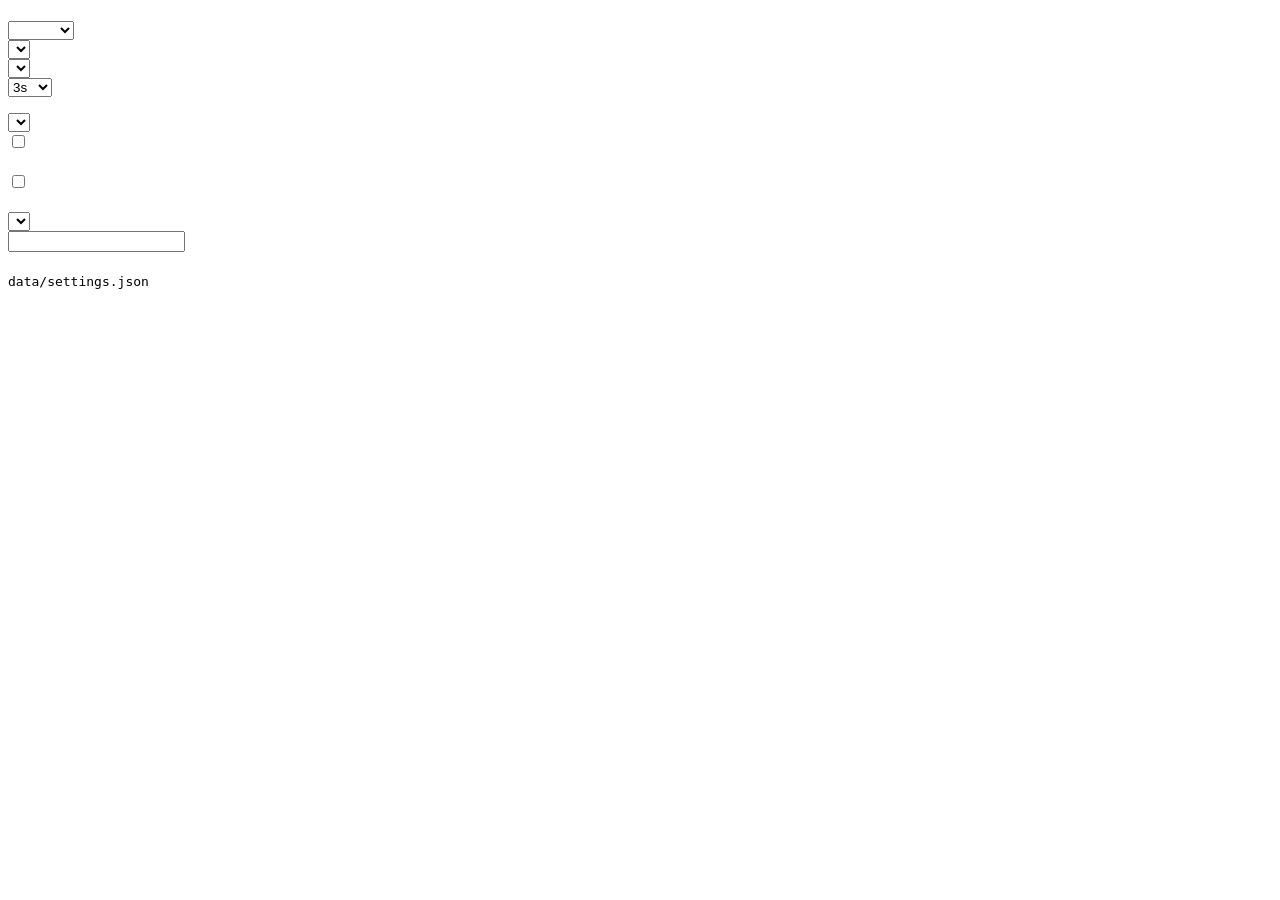
==== frontend/settings.html @ 71f7b381 "Grok Collab Room: a local office view of your Grok Bot team Reads Grok Bot's local cache (read-only," ====
<!DOCTYPE html>
<html lang="zh-CN">
<head>
  <meta charset="utf-8">
  <meta name="viewport" content="width=device-width, initial-scale=1">
  <title>Settings · Grok Collab Room</title>
  <link rel="icon" href="/favicon.svg" type="image/svg+xml">
  <link rel="stylesheet" href="/css/app.css">
</head>
<body class="settings-page">
  <header class="top">
    <a class="brand" href="/">
      <span class="brand-mascot" id="brand-mascot"></span>
      <div><h1 data-i18n="settings.title"></h1><p data-i18n="settings.tagline"></p></div>
    </a>
    <div class="top-tools">
      <span class="saved" id="saved" role="status" aria-live="polite"></span>
      <a class="primary-btn" href="/" data-i18n="settings.back"></a>
    </div>
  </header>

  <main class="settings-layout">
    <nav class="settings-nav card" data-i18n-aria="settings.title">
      <a href="#general" data-i18n="set.general"></a>
      <a href="#privacy" data-i18n="set.privacy"></a>
      <a href="#data" data-i18n="set.data"></a>
      <a href="#rooms" data-i18n="set.rooms"></a>
      <a href="#bots" data-i18n="set.bots"></a>
      <a href="#about" data-i18n="set.about"></a>
    </nav>

    <div class="settings-body">
      <section class="card set-section" id="general">
        <h2 data-i18n="set.general"></h2>
        <div class="field"><label for="language" data-i18n="set.language"></label>
          <select id="language" data-setting="language"><option value="auto" data-i18n="opt.auto"></option><option value="zh">中文</option><option value="en">English</option></select></div>
        <div class="field"><label for="themeSel" data-i18n="set.theme"></label>
          <select id="themeSel" data-setting="theme"><option value="auto" data-i18n="opt.system"></option><option value="light" data-i18n="opt.light"></option><option value="dark" data-i18n="opt.dark"></option></select></div>
        <div class="field"><label for="hoursSel" data-i18n="set.hours"></label>
          <select id="hoursSel" data-setting="hours" data-number><option value="24" data-i18n="window.24"></option><option value="168" data-i18n="window.168"></option><option value="720" data-i18n="window.720"></option></select></div>
        <div class="field"><label for="refreshSel" data-i18n="set.refresh"></label>
          <select id="refreshSel" data-setting="refreshSeconds" data-number><option value="3">3s</option><option value="5">5s</option><option value="10">10s</option><option value="30">30s</option></select>
          <p class="hint" data-i18n="set.refreshHint"></p></div>
        <div class="field"><label for="motionSel" data-i18n="set.motion"></label>
          <select id="motionSel" data-setting="motion"><option value="full" data-i18n="opt.motionFull"></option><option value="calm" data-i18n="opt.motionCalm"></option><option value="off" data-i18n="opt.motionOff"></option></select></div>
        <div class="field row"><label class="switch"><input type="checkbox" data-setting="ambient"><span></span><b data-i18n="set.ambient"></b></label>
          <p class="hint" data-i18n="set.ambientHint"></p></div>
      </section>

      <section class="card set-section" id="privacy">
        <h2 data-i18n="set.privacy"></h2>
        <div class="field row"><label class="switch"><input type="checkbox" data-setting="privacy"><span></span><b data-i18n="set.privacyMode"></b></label>
          <p class="hint" data-i18n="set.privacyHint"></p></div>
        <p class="hint" data-i18n="set.localOnly"></p>
      </section>

      <section class="card set-section" id="data">
        <h2 data-i18n="set.data"></h2>
        <div class="field"><label for="sourceSel" data-i18n="set.source"></label>
          <select id="sourceSel" data-setting="dataSource"><option value="auto" data-i18n="opt.sourceAuto"></option><option value="grok" data-i18n="opt.sourceGrok"></option><option value="demo" data-i18n="opt.sourceDemo"></option></select></div>
        <div class="field"><label for="supportDir" data-i18n="set.folder"></label>
          <input id="supportDir" data-setting="supportDir" type="text" spellcheck="false" autocomplete="off">
          <p class="hint" data-i18n="set.folderHint"></p></div>
        <p class="status-line" id="source-status"></p>
      </section>

      <section class="card set-section" id="rooms">
        <h2 data-i18n="set.rooms"></h2>
        <p class="hint" data-i18n="set.roomsHint"></p>
        <ol class="room-list" id="room-list"></ol>
      </section>

      <section class="card set-section" id="bots">
        <h2 data-i18n="set.bots"></h2>
        <p class="hint" data-i18n="set.botsHint"></p>
        <div class="bot-picker" id="bot-picker"></div>
        <div class="studio-editor" id="editor" hidden>
          <div class="editor-preview">
            <div class="preview-stage" id="preview"></div>
            <div class="preview-states" role="group" data-i18n-aria="set.previewState">
              <button type="button" data-preview="idle" aria-pressed="true" data-i18n="state.idle"></button>
              <button type="button" data-preview="executing" aria-pressed="false" data-i18n="state.executing"></button>
              <button type="button" data-preview="researching" aria-pressed="false" data-i18n="state.researching"></button>
              <button type="button" data-preview="syncing" aria-pressed="false" data-i18n="state.syncing"></button>
              <button type="button" data-preview="error" aria-pressed="false" data-i18n="state.error"></button>
            </div>
            <div class="field"><label for="alias" data-i18n="set.alias"></label><input id="alias" type="text" maxlength="40" autocomplete="off"></div>
            <div class="field row"><label class="switch"><input type="checkbox" id="botHidden"><span></span><b data-i18n="set.hideBot"></b></label></div>
            <div class="editor-actions">
              <button type="button" id="randomize">🎲 <span data-i18n="set.random"></span></button>
              <button type="button" id="resetLook">↺ <span data-i18n="set.reset"></span></button>
            </div>
          </div>
          <div class="editor-parts">
            <div class="tabs part-tabs" role="tablist" id="part-tabs"></div>
            <div class="part-grid" id="part-grid"></div>
          </div>
        </div>
      </section>

      <section class="card set-section" id="about">
        <h2 data-i18n="set.about"></h2>
        <p data-i18n="about.what"></p>
        <p class="hint" data-i18n="about.data"></p>
        <p class="hint"><span data-i18n="about.file"></span> <code>data/settings.json</code></p>
        <p class="hint" data-i18n="about.license"></p>
      </section>
    </div>
  </main>

  <div class="tooltip" id="tooltip" role="tooltip" hidden></div>
  <script src="/js/i18n.js"></script>
  <script src="/js/avatars.js"></script>
  <script src="/js/common.js"></script>
  <script src="/js/settings.js"></script>
</body>
</html>
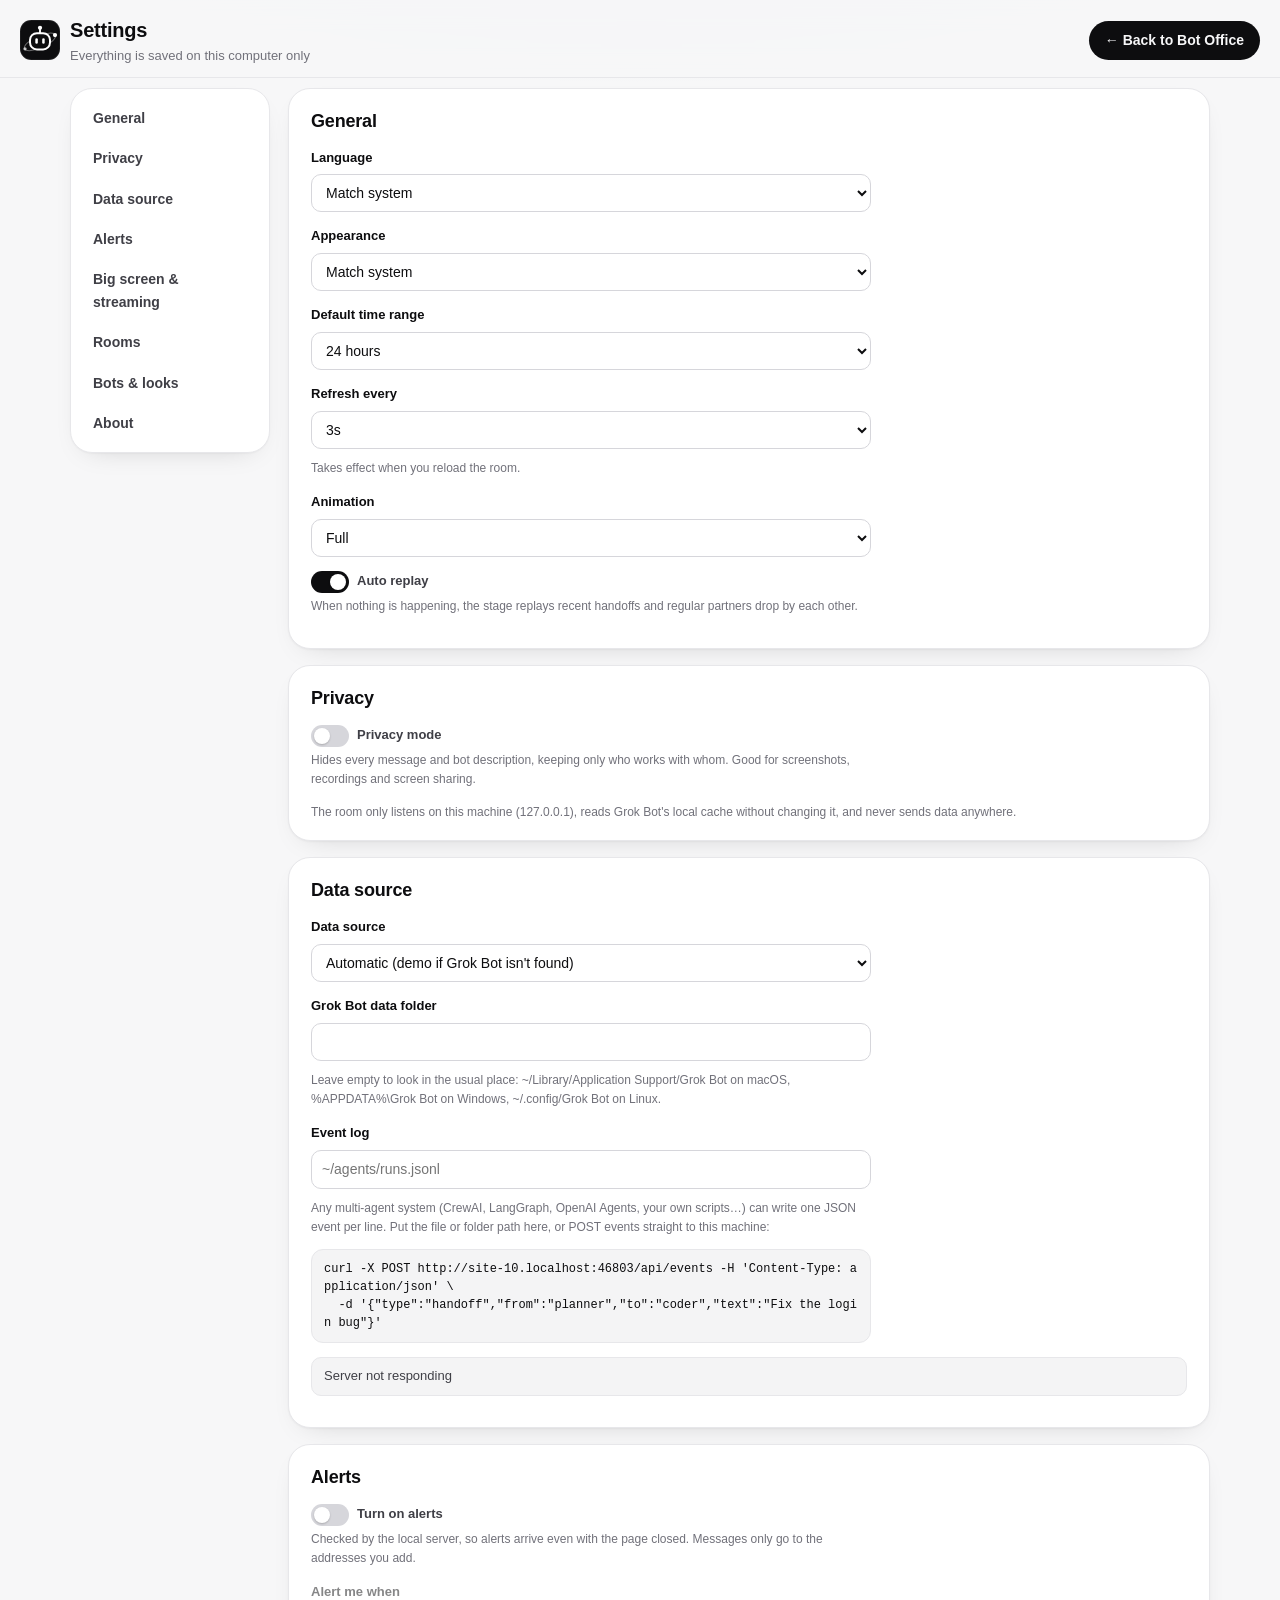
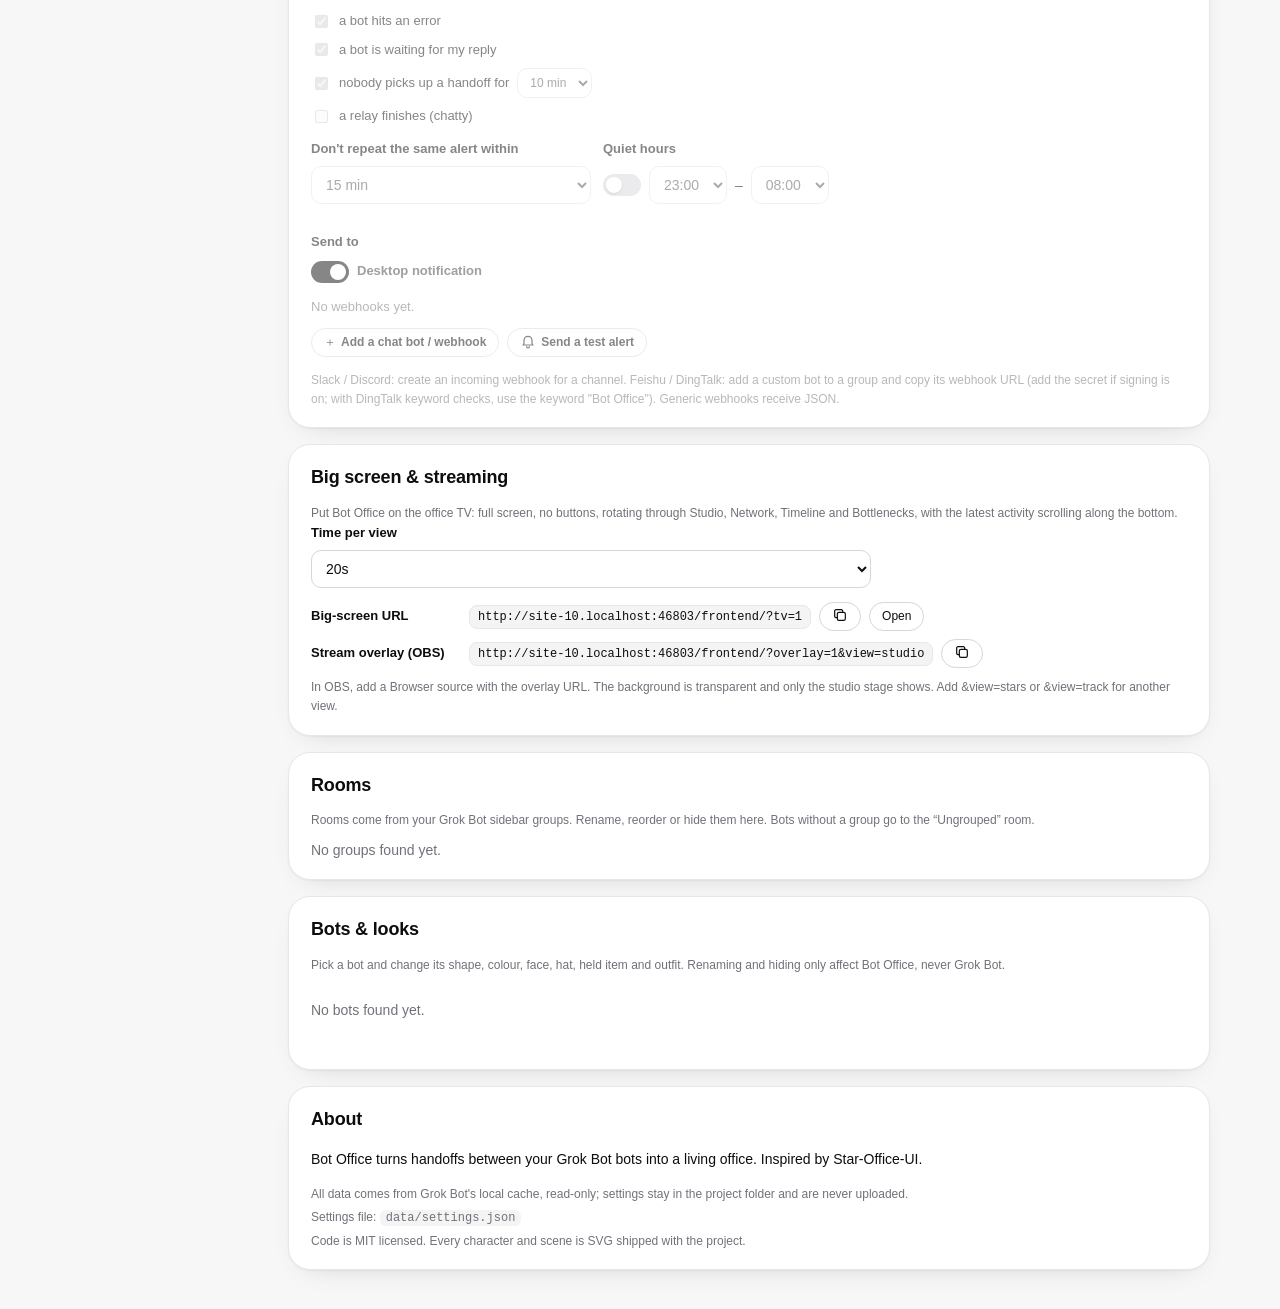
==== commit 755c1388: "v0.4: online demo, alerts, event adapter, bottlenecks, search, export, packaging, big screen - Onlin" ====
--- a/frontend/settings.html
+++ b/frontend/settings.html
@@ -3,19 +3,19 @@
 <head>
   <meta charset="utf-8">
   <meta name="viewport" content="width=device-width, initial-scale=1">
-  <title>Settings · Grok Collab Room</title>
-  <link rel="icon" href="/favicon.svg" type="image/svg+xml">
-  <link rel="stylesheet" href="/css/app.css">
+  <title>Settings · Bot Office</title>
+  <link rel="icon" href="favicon.svg" type="image/svg+xml">
+  <link rel="stylesheet" href="css/app.css">
 </head>
 <body class="settings-page">
   <header class="top">
-    <a class="brand" href="/">
-      <span class="brand-mascot" id="brand-mascot"></span>
+    <a class="brand" href="./">
+      <span class="brand-logo" id="brand-logo"></span>
       <div><h1 data-i18n="settings.title"></h1><p data-i18n="settings.tagline"></p></div>
     </a>
     <div class="top-tools">
       <span class="saved" id="saved" role="status" aria-live="polite"></span>
-      <a class="primary-btn" href="/" data-i18n="settings.back"></a>
+      <a class="primary-btn" href="./" data-i18n="settings.back"></a>
     </div>
   </header>
 
@@ -23,7 +23,9 @@
     <nav class="settings-nav card" data-i18n-aria="settings.title">
       <a href="#general" data-i18n="set.general"></a>
       <a href="#privacy" data-i18n="set.privacy"></a>
-      <a href="#data" data-i18n="set.data"></a>
+      <a href="#data" class="local-only" data-i18n="set.data"></a>
+      <a href="#alerts" class="local-only" data-i18n="set.alerts"></a>
+      <a href="#tv" data-i18n="set.tv"></a>
       <a href="#rooms" data-i18n="set.rooms"></a>
       <a href="#bots" data-i18n="set.bots"></a>
       <a href="#about" data-i18n="set.about"></a>
@@ -54,14 +56,62 @@
         <p class="hint" data-i18n="set.localOnly"></p>
       </section>
 
-      <section class="card set-section" id="data">
+      <section class="card set-section local-only" id="data">
         <h2 data-i18n="set.data"></h2>
         <div class="field"><label for="sourceSel" data-i18n="set.source"></label>
-          <select id="sourceSel" data-setting="dataSource"><option value="auto" data-i18n="opt.sourceAuto"></option><option value="grok" data-i18n="opt.sourceGrok"></option><option value="demo" data-i18n="opt.sourceDemo"></option></select></div>
+          <select id="sourceSel" data-setting="dataSource"><option value="auto" data-i18n="opt.sourceAuto"></option><option value="grok" data-i18n="opt.sourceGrok"></option><option value="events" data-i18n="opt.sourceEvents"></option><option value="demo" data-i18n="opt.sourceDemo"></option></select></div>
         <div class="field"><label for="supportDir" data-i18n="set.folder"></label>
           <input id="supportDir" data-setting="supportDir" type="text" spellcheck="false" autocomplete="off">
           <p class="hint" data-i18n="set.folderHint"></p></div>
+        <div class="field"><label for="eventsPath" data-i18n="set.events"></label>
+          <input id="eventsPath" data-setting="eventsPath" type="text" spellcheck="false" autocomplete="off" placeholder="~/agents/runs.jsonl">
+          <p class="hint" data-i18n="set.eventsHint"></p>
+          <pre class="code" id="ingest-example"></pre></div>
         <p class="status-line" id="source-status"></p>
+      </section>
+
+      <section class="card set-section local-only" id="alerts">
+        <h2 data-i18n="set.alerts"></h2>
+        <div class="field row"><label class="switch"><input type="checkbox" data-alert="enabled"><span></span><b data-i18n="set.alertsOn"></b></label>
+          <p class="hint" data-i18n="set.alertsHint"></p></div>
+        <fieldset class="alert-body">
+          <legend class="sub" data-i18n="set.alertWhen"></legend>
+          <div class="checks">
+            <label><input type="checkbox" data-alert="error"> <span data-i18n="set.alertError"></span></label>
+            <label><input type="checkbox" data-alert="awaiting"> <span data-i18n="set.alertAwaiting"></span></label>
+            <label><input type="checkbox" data-alert="stuck"> <span data-i18n="set.alertStuck"></span>
+              <select data-alert="stuckMinutes" data-number data-i18n-aria="set.stuckMinutes"><option value="5">5 min</option><option value="10">10 min</option><option value="15">15 min</option><option value="30">30 min</option><option value="60">60 min</option></select></label>
+            <label><input type="checkbox" data-alert="done"> <span data-i18n="set.alertDone"></span></label>
+          </div>
+          <div class="field-grid">
+            <div class="field"><label for="cooldownSel" data-i18n="set.cooldown"></label>
+              <select id="cooldownSel" data-alert="cooldownMinutes" data-number><option value="5">5 min</option><option value="15">15 min</option><option value="30">30 min</option><option value="60">60 min</option><option value="240">4 h</option></select></div>
+            <div class="field"><span class="label" data-i18n="set.quiet"></span>
+              <div class="inline"><label class="switch small"><input type="checkbox" data-alert="quiet"><span></span></label>
+                <select data-alert="quietFrom" data-number id="quietFrom" data-i18n-aria="set.quietFrom"></select> – <select data-alert="quietTo" data-number id="quietTo" data-i18n-aria="set.quietTo"></select></div></div>
+          </div>
+          <legend class="sub" data-i18n="set.channels"></legend>
+          <div class="field row"><label class="switch"><input type="checkbox" data-alert="desktop"><span></span><b data-i18n="set.desktop"></b></label></div>
+          <ol class="hook-list" id="hook-list"></ol>
+          <div class="btn-row">
+            <button type="button" class="small-btn" id="hook-add">＋ <span data-i18n="set.hookAdd"></span></button>
+            <button type="button" class="small-btn" id="alert-test"><i data-icon="bell"></i> <span data-i18n="set.alertTest"></span></button>
+          </div>
+          <ul class="test-results" id="test-results" aria-live="polite"></ul>
+          <p class="hint" data-i18n="set.hookHint"></p>
+        </fieldset>
+      </section>
+
+      <section class="card set-section" id="tv">
+        <h2 data-i18n="set.tv"></h2>
+        <p class="hint" data-i18n="set.tvHint"></p>
+        <div class="field"><label for="tvSel" data-i18n="set.tvSeconds"></label>
+          <select id="tvSel" data-setting="tvSeconds" data-number><option value="10">10s</option><option value="20">20s</option><option value="30">30s</option><option value="60">60s</option><option value="120">2 min</option></select></div>
+        <div class="link-rows">
+          <div><span data-i18n="set.tvLink"></span><code id="tv-url"></code><button type="button" class="small-btn" data-copy="tv-url"><i data-icon="copy"></i></button><a class="small-btn" id="tv-open" target="_blank" rel="noopener" data-i18n="set.open"></a></div>
+          <div><span data-i18n="set.overlayLink"></span><code id="overlay-url"></code><button type="button" class="small-btn" data-copy="overlay-url"><i data-icon="copy"></i></button></div>
+        </div>
+        <p class="hint" data-i18n="set.overlayHint"></p>
       </section>
 
       <section class="card set-section" id="rooms">
@@ -87,7 +137,7 @@
             <div class="field"><label for="alias" data-i18n="set.alias"></label><input id="alias" type="text" maxlength="40" autocomplete="off"></div>
             <div class="field row"><label class="switch"><input type="checkbox" id="botHidden"><span></span><b data-i18n="set.hideBot"></b></label></div>
             <div class="editor-actions">
-              <button type="button" id="randomize">🎲 <span data-i18n="set.random"></span></button>
+              <button type="button" id="randomize"><i data-icon="palette"></i> <span data-i18n="set.random"></span></button>
               <button type="button" id="resetLook">↺ <span data-i18n="set.reset"></span></button>
             </div>
           </div>
@@ -102,16 +152,17 @@
         <h2 data-i18n="set.about"></h2>
         <p data-i18n="about.what"></p>
         <p class="hint" data-i18n="about.data"></p>
-        <p class="hint"><span data-i18n="about.file"></span> <code>data/settings.json</code></p>
+        <p class="hint local-only"><span data-i18n="about.file"></span> <code id="settings-file">data/settings.json</code></p>
+        <p class="hint static-only" data-i18n="about.static"></p>
         <p class="hint" data-i18n="about.license"></p>
       </section>
     </div>
   </main>
 
   <div class="tooltip" id="tooltip" role="tooltip" hidden></div>
-  <script src="/js/i18n.js"></script>
-  <script src="/js/avatars.js"></script>
-  <script src="/js/common.js"></script>
-  <script src="/js/settings.js"></script>
+  <script src="js/i18n.js"></script>
+  <script src="js/avatars.js"></script>
+  <script src="js/common.js"></script>
+  <script src="js/settings.js"></script>
 </body>
 </html>
--- a/frontend/css/app.css
+++ b/frontend/css/app.css
@@ -0,0 +1,720 @@
+/* Monochrome base in the spirit of Grok: near-black / white, hairline borders, one ink colour for
+   actions. Colour is reserved for what carries meaning — rooms, bots, status and charts. */
+:root{
+  --bg:#f7f7f8;--bg-2:#f7f7f8;--card:#ffffff;--card-2:#f4f4f5;--ink:#0d0d0f;--ink-2:#3f3f46;--muted:#71717a;--line:#e7e7ea;--line-2:#d6d6db;
+  --accent:#2f7fd8;--accent-2:#1f63b8;--accent-soft:#eef4fd;--gold:#e8a91e;--gold-soft:#fdf6e3;--focus:#0d0d0f;
+  --c0:#2f7fd8;--c1:#e0662e;--c2:#1e9a68;--c3:#8a5bd6;--c4:#c9466b;--hall:#71717a;--ext:#a1a1aa;
+  --c0-soft:#e3eefc;--c1-soft:#fdeadf;--c2-soft:#dff3ea;--c3-soft:#eee7fb;--c4-soft:#fae3ea;--hall-soft:#f4f4f5;
+  --floor:#f1f1f3;--floor-line:#e6e6ea;--room-floor:#fcfcfd;--desk-front:#f1ece4;
+  --raise:0 1px 2px rgba(13,13,15,.04),0 10px 30px -18px rgba(13,13,15,.22);--raise-sm:0 1px 2px rgba(13,13,15,.05);
+  --round:"SF Pro Display",-apple-system,BlinkMacSystemFont,"Inter","PingFang SC","Helvetica Neue",sans-serif;
+  --sans:-apple-system,BlinkMacSystemFont,"Inter","PingFang SC","Helvetica Neue",sans-serif;
+  --mono:"SF Mono",ui-monospace,Menlo,monospace;
+  color-scheme:light;
+}
+@media (prefers-color-scheme:dark){:root:not([data-theme="light"]){
+  --bg:#0a0a0b;--bg-2:#0a0a0b;--card:#141415;--card-2:#1c1c1e;--ink:#f4f4f5;--ink-2:#c9c9ce;--muted:#8b8b93;--line:#262629;--line-2:#34343a;
+  --accent:#4a90e2;--accent-2:#2f6fbe;--accent-soft:#16233a;--gold:#f2b632;--gold-soft:#2b2412;--focus:#f4f4f5;
+  --c0:#4a90e2;--c1:#dc6e33;--c2:#22a673;--c3:#9a72e6;--c4:#d2557a;--hall:#8b8b93;--ext:#5d5d66;
+  --c0-soft:#182638;--c1-soft:#2e1d14;--c2-soft:#13281f;--c3-soft:#221b33;--c4-soft:#2e1821;--hall-soft:#1a1a1c;
+  --floor:#111112;--floor-line:#19191b;--room-floor:#161618;--desk-front:#2a2a2e;
+  --raise:0 1px 0 rgba(255,255,255,.03) inset,0 12px 32px -20px rgba(0,0,0,.9);--raise-sm:none;color-scheme:dark}}
+:root[data-theme="dark"]{
+  --bg:#0a0a0b;--bg-2:#0a0a0b;--card:#141415;--card-2:#1c1c1e;--ink:#f4f4f5;--ink-2:#c9c9ce;--muted:#8b8b93;--line:#262629;--line-2:#34343a;
+  --accent:#4a90e2;--accent-2:#2f6fbe;--accent-soft:#16233a;--gold:#f2b632;--gold-soft:#2b2412;--focus:#f4f4f5;
+  --c0:#4a90e2;--c1:#dc6e33;--c2:#22a673;--c3:#9a72e6;--c4:#d2557a;--hall:#8b8b93;--ext:#5d5d66;
+  --c0-soft:#182638;--c1-soft:#2e1d14;--c2-soft:#13281f;--c3-soft:#221b33;--c4-soft:#2e1821;--hall-soft:#1a1a1c;
+  --floor:#111112;--floor-line:#19191b;--room-floor:#161618;--desk-front:#2a2a2e;
+  --raise:0 1px 0 rgba(255,255,255,.03) inset,0 12px 32px -20px rgba(0,0,0,.9);--raise-sm:none;color-scheme:dark}
+
+*{box-sizing:border-box}
+html{background:var(--bg)}
+body{margin:0;color:var(--ink);font:14px/1.6 var(--sans);-webkit-font-smoothing:antialiased;
+  background:radial-gradient(1200px 500px at 50% -260px,color-mix(in srgb,var(--accent) 9%,transparent),transparent 70%) no-repeat,var(--bg)}
+h1,h2,h3{font-family:var(--round);font-weight:650;margin:0;letter-spacing:-.01em}
+button{font:inherit;color:inherit;cursor:pointer;background:var(--card);border:1px solid var(--line-2);border-radius:999px;padding:5px 14px;font-weight:550;transition:background .15s,border-color .15s,opacity .15s}
+button:hover{background:var(--card-2);border-color:var(--line-2)}
+button:active{opacity:.8}
+button.ghost{border-color:transparent;background:none;color:var(--muted);box-shadow:none}
+button.ghost:hover{color:var(--ink);background:var(--card-2)}
+:focus-visible{outline:3px solid var(--focus);outline-offset:2px}
+[hidden]{display:none!important}
+.muted{color:var(--muted)}
+.card{background:var(--card);border:1px solid var(--line);border-radius:22px;box-shadow:var(--raise)}
+.num{font-family:var(--round);font-weight:650;font-variant-numeric:tabular-nums}
+
+.top{display:flex;align-items:center;gap:16px;flex-wrap:wrap;padding:16px max(20px,calc((100vw - 1480px)/2)) 6px}
+.brand{display:flex;align-items:center;gap:10px;margin-right:auto}
+.brand-mascot{display:block;width:40px;height:40px}
+.brand-mascot svg{display:block}
+.mascot .mascot-heart{transform-box:fill-box;transform-origin:center;animation:pulse 2s ease-in-out infinite}
+.brand h1{font-size:20px;letter-spacing:-.01em}
+.brand p{margin:0;color:var(--muted);font-size:13px}
+.top-tools{display:flex;align-items:center;gap:10px;flex-wrap:wrap}
+.segmented{display:flex;gap:2px;padding:3px;border:1px solid var(--line);border-radius:999px;background:var(--card);box-shadow:var(--raise-sm)}
+.segmented button{border:0;background:none;padding:4px 14px;color:var(--ink-2);box-shadow:none;border-radius:999px}
+.segmented button[aria-pressed="true"]{background:var(--ink);color:var(--bg);box-shadow:none}
+.icon-btn{width:38px;height:38px;padding:0;display:grid;place-items:center;font-size:16px;border-radius:999px}
+.pill{display:inline-flex;align-items:center;gap:7px;font-size:12px;font-weight:550;color:var(--ink-2);padding:7px 14px;border:1px solid var(--line);border-radius:999px;background:var(--card);box-shadow:var(--raise-sm)}
+.pill:before,.live-dot{content:"";width:9px;height:9px;border-radius:50%;background:#2fbf71;box-shadow:0 0 0 3px #2fbf7133;animation:pulse 2.4s ease-in-out infinite}
+.pill[data-status="offline"]:before{background:#f2b632;box-shadow:0 0 0 3px #f2b63233}
+.pill[data-status="error"]:before{background:#e5484d;box-shadow:0 0 0 3px #e5484d33}
+
+.page{max-width:1480px;margin:auto;padding:10px 20px 20px;display:grid;grid-template-columns:minmax(0,1fr);gap:18px}
+.page>*{min-width:0}
+.banner{margin:0;padding:10px 16px;border-radius:999px;background:var(--card);border:1px solid var(--line-2);font-size:13px;color:var(--ink-2)}
+
+.hero{display:grid;grid-template-columns:minmax(0,1fr) 300px;gap:18px}
+.hero-main{padding:20px 24px 20px;position:relative;overflow:hidden}
+.hero-art{position:absolute;right:16px;top:6px;width:270px;height:140px;pointer-events:none}
+.hero-art svg{width:100%;height:100%;overflow:visible}
+.hero-heart{display:none}
+.eyebrow{margin:0;color:var(--muted);font-size:12px;font-weight:550;letter-spacing:.06em;text-transform:uppercase}
+.hero-main h2{font-size:30px;line-height:1.2;letter-spacing:-.02em;margin-top:2px;max-width:calc(100% - 280px)}
+.hero-main h2 em{font-style:normal;color:var(--accent)}
+.headline{margin:8px 0 16px;color:var(--ink-2);min-height:28px;display:flex;align-items:center;gap:8px;transition:opacity .4s;max-width:calc(100% - 280px)}
+.headline .avatar{flex:none}
+.headline.fade{opacity:0}
+.tiles{display:grid;grid-template-columns:repeat(4,minmax(0,1fr));gap:10px;position:relative}
+.tile{padding:30px 14px 12px;border-radius:16px;min-width:0;background:var(--card-2);border:1px solid var(--line);position:relative;overflow:hidden}
+.tile:before{content:"";position:absolute;left:14px;top:14px;width:8px;height:8px;border-radius:50%;background:var(--tile,var(--accent))}
+.tile:nth-child(1){--tile:var(--c0)}.tile:nth-child(2){--tile:var(--c1)}.tile:nth-child(3){--tile:var(--c2)}.tile:nth-child(4){--tile:var(--c3)}
+.tile b{display:block;font:600 28px/1.1 var(--round);letter-spacing:-.02em;font-variant-numeric:tabular-nums}
+.tile span{font-size:12px;color:var(--ink-2)}
+.fuel{padding:16px 18px;display:grid;grid-template-columns:72px 1fr;gap:4px 14px;align-items:center;align-content:center}
+.fuel h3{font-size:15px;grid-column:1/-1}
+.fuel .jar{grid-row:span 3}
+.fuel .jar svg{display:block;width:72px;height:auto}
+.fuel .big{font:650 34px/1 var(--round)}
+.fuel .big small{font-size:14px;color:var(--muted)}
+.fuel p{margin:0;font-size:12px;color:var(--ink-2)}
+.energy{grid-column:1/-1;height:14px;border-radius:8px;background:var(--card-2);border:1px solid var(--line-2);overflow:hidden;margin-top:6px}
+.energy i{display:block;height:100%;background:var(--ink);border-radius:6px}
+.energy.low i{background:repeating-linear-gradient(90deg,#f2b632 0 18px,#d99d1f 18px 20px)}
+.energy.empty i{background:repeating-linear-gradient(90deg,#e5484d 0 18px,#c93b40 18px 20px)}
+.jar .bubble{animation:rise 3s ease-in infinite}
+.jar .bubble:nth-of-type(2){animation-delay:-1s}.jar .bubble:nth-of-type(3){animation-delay:-2s}
+
+.section-title{display:flex;align-items:baseline;gap:12px;margin-bottom:10px;flex-wrap:wrap}
+.section-title h2{font-size:19px}
+.awards{list-style:none;margin:0;padding:4px 4px 12px;display:flex;gap:12px;overflow-x:auto;scroll-snap-type:x mandatory}
+.award{flex:0 0 236px;width:236px;scroll-snap-align:start;display:flex;gap:10px;align-items:center;padding:10px 14px 10px 8px;background:var(--card);border:1px solid var(--line);border-radius:16px;text-align:left;position:relative}
+.award:hover{border-color:var(--line-2);background:var(--card-2)}
+.award .medal{position:absolute;right:12px;top:10px;width:20px;height:20px;border-radius:50%;background:var(--gold-soft);color:var(--gold);display:grid;place-items:center;font-size:11px}
+.award>span{min-width:0;display:block}
+.award b{display:block;font:650 15px var(--round)}
+.award .who{font-size:12px;color:var(--ink-2);display:block;white-space:nowrap;overflow:hidden;text-overflow:ellipsis}
+.award .why{font-size:11px;color:var(--muted);display:block}
+
+.layout{display:grid;grid-template-columns:minmax(0,1fr) 390px;gap:18px;align-items:start}
+.stage{overflow:hidden;min-width:0}
+.stage-bar{display:flex;align-items:center;gap:14px;padding:10px 14px;border-bottom:1px solid var(--line);flex-wrap:wrap}
+.tabs{display:flex;gap:2px;padding:3px;background:var(--card-2);border:1px solid var(--line);border-radius:999px}
+.tabs button{border:0;background:none;padding:5px 13px;color:var(--ink-2);box-shadow:none;border-radius:999px;display:inline-flex;align-items:center;gap:6px}
+.tabs button[aria-selected="true"]{background:var(--ink);color:var(--bg);box-shadow:none}
+.stage-hint{margin:0;flex:1;min-width:180px;font-size:12px}
+.switch{display:flex;align-items:center;gap:8px;font-size:12px;font-weight:600;color:var(--ink-2);cursor:pointer;user-select:none}
+.switch input{position:absolute;opacity:0}
+.switch span{width:38px;height:22px;border-radius:999px;background:var(--line-2);position:relative;transition:background .2s}
+.switch span:after{content:"";position:absolute;left:3px;top:3px;width:16px;height:16px;border-radius:50%;background:var(--card);box-shadow:0 1px 2px #0003;transition:transform .2s}
+.switch input:checked+span{background:var(--ink)}
+.switch input:checked+span:after{transform:translateX(16px)}
+.switch input:focus-visible+span{outline:3px solid var(--focus);outline-offset:2px}
+.replay-bar{display:flex;align-items:center;gap:12px;padding:8px 14px;background:var(--card-2);border-bottom:1px solid var(--line)}
+.replay-title{flex:1;min-width:0;white-space:nowrap;overflow:hidden;text-overflow:ellipsis;font-weight:700}
+.replay-title small{color:var(--muted);font-weight:500;margin-left:8px}
+.replay-controls{display:flex;gap:6px}
+.replay-controls button{min-width:38px;height:34px;padding:0 10px}
+.stage-body{position:relative}
+.view{display:block;width:100%;height:auto}
+.track{max-height:680px;overflow:auto}
+.toasts{position:absolute;right:12px;top:12px;display:grid;gap:8px;z-index:5;pointer-events:none;width:min(320px,60%)}
+.toast{display:flex;gap:10px;align-items:center;padding:8px 12px 8px 8px;background:var(--card);border:1px solid var(--line-2);border-left:6px solid var(--c,var(--accent));border-radius:14px;box-shadow:var(--raise);font-size:12px;animation:toast-in .35s cubic-bezier(.2,1.3,.4,1)}
+.toast b{display:block;font-size:13px}
+.toast span{color:var(--muted);display:-webkit-box;-webkit-line-clamp:1;-webkit-box-orient:vertical;overflow:hidden}
+.toast.out{animation:toast-out .3s ease-in forwards}
+.narration{min-height:70px;padding:12px 16px;border-top:1px solid var(--line);background:var(--card);display:flex;gap:12px;align-items:flex-start}
+.narration.idle{color:var(--muted);align-items:center;font-size:13px}
+.narration.idle:before{content:"";width:10px;height:10px;border-radius:50%;background:var(--line-2);flex:none}
+.narration .who{font-weight:700;font-size:13px}
+.narration .who .muted{font-weight:500}
+.narration p{margin:4px 0 0;font-size:13px;color:var(--ink-2);background:var(--card);border:1px solid var(--line);border-radius:4px 12px 12px 12px;padding:6px 12px;display:-webkit-box;-webkit-line-clamp:3;-webkit-box-orient:vertical;overflow:hidden}
+.narration .caret{display:inline-block;width:3px;height:14px;border-radius:2px;background:var(--accent);vertical-align:-2px;margin-left:2px;animation:blink-caret 1s steps(1) infinite}
+.scrubber{display:flex;gap:4px;align-items:center;padding:10px 14px;border-top:1px solid var(--line)}
+.scrubber button{flex:1;height:10px;min-width:6px;padding:0;border:0;border-radius:4px;background:var(--line);box-shadow:none}
+.scrubber button:active{transform:none}
+.scrubber button.done{background:var(--muted)}
+.scrubber button.current{background:var(--ink);height:14px}
+.scrubber span{margin-left:8px;font-size:12px;color:var(--muted);white-space:nowrap}
+
+/* studio scene */
+.room-label{font:650 15px var(--round);fill:#fff}
+.room-count{font-size:11px;fill:#1f2a3d;font-weight:700}
+.plate{font-size:9.5px;fill:#1f2a3d;font-weight:650}
+.board-title{font-size:10px;font-weight:650;fill:#fff}
+.board-text{font-size:11px;font-weight:700;fill:#1f2a3d}
+.screen{fill:#56627a;transition:fill .4s}
+.desk.on .screen{fill:#7fe0b0}
+.desk{cursor:pointer}
+.label{font-size:11.5px;fill:var(--ink);font-weight:700;paint-order:stroke;stroke:var(--card);stroke-width:4.5px;stroke-linejoin:round}
+.label.small{font-size:11px}
+.tw-star{animation:pulse 1.8s ease-in-out infinite}
+.tw-star.d2{animation-delay:-.6s}.tw-star.d3{animation-delay:-1.2s}
+.actor{transition:transform 1.25s cubic-bezier(.45,.05,.35,1),opacity .4s,filter .4s;cursor:pointer}
+.actor .name{opacity:0;transition:opacity .3s}
+.actor.away .name,.actor.hall .name{opacity:1}
+.actor.faded{opacity:.25;filter:grayscale(.9)}
+.actor:focus{outline:none}
+.actor:focus-visible .ground{stroke:var(--focus);stroke-width:3}
+.link-hover{fill:none;stroke-linecap:round;stroke-dasharray:1 8;stroke-width:4;opacity:.9}
+.link-live{fill:none;stroke-linecap:round;stroke-dasharray:6 8;stroke-width:3;animation:dash 1s linear infinite}
+.trail{fill:none;stroke-linecap:round;stroke-width:3;opacity:.75;stroke-dasharray:1 7}
+.trail[pathLength]{stroke-dasharray:1 1}
+.trail.old{opacity:.3}
+
+/* creatures */
+.creature .ground{fill:#1f2a3d1f}
+.creature .bob{transform-box:fill-box;transform-origin:50% 100%;animation:breathe 3.2s ease-in-out infinite;animation-delay:var(--breathe)}
+.creature .eyes{transform-box:fill-box;transform-origin:center;animation:blink 4.8s infinite;animation-delay:var(--blink)}
+.creature .sb,.creature .hearts,.creature .speech,.creature .envelope-held,.creature .sweat{display:none}
+.creature.talking .speech{display:block}
+.creature .speech{animation:speech-in .25s cubic-bezier(.2,1.4,.4,1)}
+.creature .speech-text{font:700 12px var(--sans);fill:#1f2a3d}
+.creature .gear{transform-box:fill-box;transform-origin:center;animation:spin 3s linear infinite}
+.creature .sb-researching circle[class^="d"]{animation:dot 1.2s ease-in-out infinite}
+.creature .sb-researching .d2{animation-delay:.2s}.creature .sb-researching .d3{animation-delay:.4s}
+.creature .hearts path{transform-box:fill-box;transform-origin:center;animation:float-up 1.6s ease-out infinite}
+.creature .hearts .h2{animation-delay:-.8s}
+.creature .steam{animation:steam 2.4s ease-in-out infinite}
+.creature .blinker{transform-box:fill-box;transform-origin:center;animation:pulse 1.6s ease-in-out infinite}
+.creature .glow{animation:glow 2.6s ease-in-out infinite}
+.creature .hand-min{transform-origin:0 -30px;animation:spin 8s linear infinite}
+.creature .hand-hour{transform-origin:0 -30px;animation:spin 48s linear infinite}
+.creature .arm{transform-box:fill-box;transform-origin:50% 20%}
+.creature .status{animation:badge-bob 2s ease-in-out infinite}
+.st-executing .sb-executing,.st-writing .sb-writing,.st-researching .sb-researching,.st-syncing .sb-syncing,.st-error .sb-error,.st-idle.sleepy .sb-sleepy{display:block}
+.st-writing .bob,.st-executing .bob{animation:hop .9s ease-in-out infinite}
+.st-researching .bob{animation:breathe 1.6s ease-in-out infinite}
+.st-writing .arm-r,.st-executing .arm-r,.st-executing .arm-l{animation:type .35s ease-in-out infinite alternate}
+.st-writing .scribble{transform-box:fill-box;transform-origin:20% 100%;animation:scribble .4s ease-in-out infinite alternate}
+.st-syncing .envelope-held{display:block}
+.st-syncing .arm-l{animation:wave .6s ease-in-out infinite alternate}
+.st-error .sweat{display:block}
+.st-error .bob{animation:shake .35s linear infinite}
+.st-idle.sleepy .eyes{transform:scaleY(.3);animation:none}
+.catch .bob{animation:jump .7s cubic-bezier(.3,1.6,.5,1) 1!important}
+.catch .hearts{display:block}
+.toss .arm-r{animation:toss .5s ease-out 1!important}
+.creature .swing{transform-box:fill-box;transform-origin:20% 80%}
+.st-researching .swing{animation:sweep 1.4s ease-in-out infinite alternate}
+.letter .wing-l,.letter .wing-r{transform-box:fill-box;animation:flap .25s ease-in-out infinite alternate}
+.letter .wing-l{transform-origin:100% 80%}
+.letter .wing-r{transform-origin:0 80%;animation-name:flap-r}
+
+/* stars */
+.edge{fill:none;stroke:var(--line-2);stroke-linecap:round;transition:opacity .3s}
+.edge.dim,.node.dim{opacity:.15}
+.node{cursor:pointer;transition:opacity .3s}
+.node .halo{opacity:.2}
+.node:hover .halo{opacity:.38}
+.particle{pointer-events:none}
+.stars-bg path{fill:var(--line-2)}
+.cluster-label{font:650 15px var(--round);opacity:.9}
+
+/* track */
+.track svg{display:block}
+.lane-bg{fill:var(--card-2)}
+.lane-name{font-size:12px;fill:var(--ink-2);font-weight:600}
+.axis{font-size:11px;fill:var(--muted);font-weight:600}
+.gridline{stroke:var(--line);stroke-width:1.5;stroke-dasharray:2 5}
+.now-line{stroke:var(--accent);stroke-width:2;stroke-dasharray:4 4}
+.thread{cursor:pointer;transition:opacity .25s}
+.thread path{fill:none;stroke-width:2.6;stroke-linecap:round}
+.thread circle{stroke:var(--card);stroke-width:2}
+.thread.dim{opacity:.12}
+.thread.hot path{stroke-width:4}
+.seq-step{cursor:pointer}
+.seq-step .arrow{fill:none;stroke-width:3;stroke-linecap:round}
+.seq-step.future{opacity:.28}
+.seq-step.current .arrow{stroke-width:5}
+.seq-time{font-size:11px;fill:var(--muted);font-weight:600}
+.lifeline{stroke:var(--line-2);stroke-dasharray:2 6;stroke-width:1.5}
+
+/* side panel */
+.side{position:sticky;top:12px;max-height:calc(100vh - 24px);display:flex;flex-direction:column;overflow:hidden}
+.side>div{display:flex;flex-direction:column;min-height:0}
+.side-tabs{margin:12px 12px 0;align-self:flex-start}
+.count{font-size:11px;color:var(--bg);background:var(--ink);border-radius:999px;padding:0 7px;margin-left:2px}
+.count:empty{display:none}
+#flows-pane,#pairs-pane{display:flex;flex-direction:column;min-height:0}
+.chips{display:flex;gap:6px;flex-wrap:wrap;padding:12px 14px 8px}
+.chips button{font-size:12px;padding:3px 12px;border-radius:999px}
+.chips button[aria-pressed="true"]{background:var(--ink);color:var(--bg);border-color:var(--ink);box-shadow:none}
+.flow-list,.feed,.pairs-list{list-style:none;margin:0;padding:4px 12px 14px;overflow:auto;min-height:0}
+.empty{padding:28px 12px;text-align:center;color:var(--muted)}
+.empty button{margin-top:10px}
+.flow-card{display:block;width:100%;text-align:left;padding:10px 12px;margin-bottom:8px;border:1px solid var(--line);border-radius:14px;background:var(--card);font-weight:500;box-shadow:var(--raise-sm)}
+.flow-card:hover{border-color:var(--line-2);background:var(--card-2)}
+.flow-card.ambient{border-color:var(--ink)}
+.meta{display:flex;gap:6px;align-items:center;flex-wrap:wrap;font-size:11px;color:var(--muted)}
+.chip{font-size:11px;font-weight:700;padding:1px 8px;border-radius:7px;background:var(--card-2);color:var(--ink-2);border:1px solid var(--line)}
+.chip.live{background:#2fbf71;color:#fff;border-color:#27a862}
+.chip.auto{background:var(--gold-soft);color:var(--ink)}
+.chip.you{background:var(--accent-soft);color:var(--ink)}
+.ask{margin:6px 0 8px;color:var(--ink);display:-webkit-box;-webkit-line-clamp:2;-webkit-box-orient:vertical;overflow:hidden;font-size:13px}
+.chain{display:flex;align-items:center;flex-wrap:wrap}
+.chain .avatar{margin-right:-7px}
+.chain .more{font-size:11px;color:var(--muted);margin-left:12px;font-weight:700}
+.feed li{display:flex;gap:10px;padding:10px 8px;border-bottom:1px solid var(--line);cursor:pointer;border-radius:10px}
+.feed li:hover{background:var(--card-2)}
+.feed .icon{flex:none;width:30px;height:30px;border-radius:9px;display:grid;place-items:center;background:var(--card-2);border:1px solid var(--line);font-size:14px}
+.feed .what{font-size:13px}
+.feed .text{font-size:12px;color:var(--muted);display:-webkit-box;-webkit-line-clamp:2;-webkit-box-orient:vertical;overflow:hidden}
+.feed time{font-size:11px;color:var(--muted)}
+.pair{padding:10px 12px;margin-bottom:8px;border:1px solid var(--line);border-radius:14px;background:var(--card);box-shadow:var(--raise-sm)}
+.pair-head{display:flex;align-items:center;gap:8px}
+.pair-head .duo{display:flex}
+.pair-head .duo .avatar+.avatar{margin-left:-10px}
+.pair-head .names{flex:1;min-width:0;font-weight:700;font-size:13px;white-space:nowrap;overflow:hidden;text-overflow:ellipsis}
+.pair-head .num{font-size:20px}
+.pair-bars{display:grid;grid-template-columns:auto 1fr auto;gap:2px 8px;align-items:center;font-size:11px;color:var(--muted);margin:6px 0}
+.pair-bars .bar{height:8px;border-radius:4px;background:var(--card-2);overflow:hidden}
+.pair-bars .bar i{display:block;height:100%;border-radius:4px}
+.pair-quote{font-size:12px;color:var(--ink-2);background:var(--card-2);border-radius:4px 10px 10px 10px;padding:6px 10px;display:-webkit-box;-webkit-line-clamp:2;-webkit-box-orient:vertical;overflow:hidden}
+.pair-foot{display:flex;align-items:center;justify-content:space-between;gap:8px;margin-top:8px;font-size:11px;color:var(--muted)}
+.pair-foot button{font-size:12px;padding:3px 10px}
+.detail-head{display:flex;align-items:center;justify-content:space-between;gap:8px;padding:10px 12px 8px;border-bottom:1px solid var(--line)}
+#flow-detail{overflow:auto;padding:12px 14px 18px;min-height:0}
+.ask-card{padding:10px 14px;border-radius:4px 14px 14px 14px;background:var(--accent-soft);margin-bottom:12px;font-size:13px}
+.ask-card small{display:block;color:var(--muted);font-weight:700}
+.cast{display:flex;flex-wrap:wrap;gap:6px;margin-bottom:12px}
+.cast button{display:flex;align-items:center;gap:4px;padding:2px 10px 2px 2px;font-size:12px;box-shadow:none}
+.relay{list-style:none;margin:0;padding:0}
+.relay li{position:relative;margin:0 0 4px;padding:8px 10px 8px 16px;border-radius:12px;cursor:pointer;border:1px solid transparent;transition:background .2s,opacity .2s}
+.relay li:hover{background:var(--card-2)}
+.relay li:before{content:"";position:absolute;left:5px;top:12px;bottom:12px;width:4px;border-radius:4px;background:var(--c)}
+.relay li.current{background:var(--card-2);border-color:var(--line-2)}
+.relay li.future{opacity:.5}
+.relay .row{display:flex;align-items:center;gap:6px;font-size:12px;white-space:nowrap;overflow:hidden}
+.relay .t{color:var(--muted);font-variant-numeric:tabular-nums;width:46px;flex:none;font-weight:600}
+.relay .who{overflow:hidden;text-overflow:ellipsis}
+.relay .who b{font-weight:650}
+.relay .text{margin:4px 0 0 52px;font-size:12.5px;color:var(--ink-2);display:-webkit-box;-webkit-line-clamp:2;-webkit-box-orient:vertical;overflow:hidden;word-break:break-word}
+.relay li.current .text{-webkit-line-clamp:unset}
+.relay .note{margin-left:52px;font-size:11px;color:var(--muted)}
+
+/* roster */
+.roster-wrap{padding:16px 18px 20px}
+.roster{display:grid;grid-template-columns:repeat(auto-fill,minmax(236px,1fr));gap:12px}
+.member{display:grid;grid-template-columns:64px minmax(0,1fr);gap:10px;align-items:center;text-align:left;padding:10px 12px 10px 6px;border-radius:16px;border:1px solid var(--line);background:var(--card);font-weight:500;position:relative;overflow:hidden}
+.member:before{content:"";position:absolute;left:0;top:14px;bottom:14px;width:3px;border-radius:0 3px 3px 0;background:var(--sec,var(--line-2))}
+.member:hover{border-color:var(--line-2);background:var(--card-2)}
+.member h3{font-size:15px;white-space:nowrap;overflow:hidden;text-overflow:ellipsis}
+.member .sub{display:flex;align-items:center;gap:6px;font-size:11px;color:var(--muted);flex-wrap:wrap}
+.lv{display:inline-flex;align-items:center;font:600 10.5px var(--mono);padding:0 6px;border-radius:999px;background:var(--ink);color:var(--bg);letter-spacing:.02em}
+.xp{height:6px;border-radius:4px;background:var(--card-2);border:1px solid var(--line);overflow:hidden;margin-top:6px}
+.xp i{display:block;height:100%;background:var(--ink);border-radius:4px}
+.dot{display:inline-block;width:9px;height:9px;border-radius:50%;flex:none}
+.state{display:inline-flex;align-items:center;gap:4px;font-size:11px;font-weight:700;padding:0 7px;border-radius:7px;background:var(--card-2);color:var(--ink-2);border:1px solid var(--line)}
+.state.busy{background:color-mix(in srgb,#2fbf71 16%,transparent);color:#1f9d5a;border-color:color-mix(in srgb,#2fbf71 40%,transparent)}
+.mini-bars{display:flex;align-items:flex-end;gap:2px;height:20px;margin-top:6px}
+.mini-bars i{flex:1;background:var(--sec,var(--accent));border-radius:3px 3px 1px 1px;min-height:3px;opacity:.85}
+.mini-bars i.zero{background:var(--line);opacity:1}
+.member .nums{font-size:11px;color:var(--muted);margin-top:4px}
+
+/* drawer */
+.drawer{margin:0 0 0 auto;height:100vh;max-height:100vh;width:min(480px,100vw);border:0;border-left:1px solid var(--line);padding:0;background:var(--card);color:var(--ink);box-shadow:-16px 0 40px -10px #0004}
+.drawer::backdrop{background:#0f172a66;backdrop-filter:blur(2px)}
+.drawer[open]{animation:slide .3s cubic-bezier(.2,.9,.3,1)}
+.drawer .close{position:absolute;right:16px;top:16px;z-index:2}
+#profile-body{padding:0 0 40px;overflow:auto;height:100%}
+.p-hero{padding:26px 24px 16px;background:linear-gradient(180deg,var(--sec-soft,var(--card-2)),var(--card));display:flex;gap:14px;align-items:center}
+.p-hero .pedestal{position:relative;flex:none}
+.p-hero .pedestal:before{content:"";position:absolute;left:12px;right:12px;bottom:2px;height:18px;border-radius:50%;background:#0000001a}
+.p-hero .pedestal svg{position:relative}
+.p-hero h2{font-size:26px;line-height:1.2}
+.p-hero .sub{display:flex;gap:6px;flex-wrap:wrap;align-items:center;font-size:12px;color:var(--ink-2);margin-top:4px}
+.p-inner{padding:0 24px}
+.p-title{font-size:12px;font-weight:600;padding:1px 9px;border-radius:999px;background:var(--ink);color:var(--bg)}
+.p-xp{display:grid;grid-template-columns:auto 1fr auto;gap:8px;align-items:center;font-size:11px;color:var(--muted);margin-top:8px}
+.p-xp .xp{margin:0;height:9px}
+.p-desc{margin:14px 0 4px;font-size:13px;color:var(--ink-2);white-space:pre-wrap;display:-webkit-box;-webkit-line-clamp:4;-webkit-box-orient:vertical;overflow:hidden}
+.p-desc.open{-webkit-line-clamp:unset}
+.p-section{margin-top:20px}
+.p-section h3{font-size:15px;margin-bottom:8px}
+.p-tiles{display:grid;grid-template-columns:repeat(3,1fr);gap:8px;margin-top:14px}
+.p-tiles div{padding:8px 12px;background:var(--card-2);border:1px solid var(--line);border-radius:12px}
+.p-tiles b{display:block;font:650 21px/1.2 var(--round);font-variant-numeric:tabular-nums}
+.p-tiles span{font-size:11px;color:var(--muted)}
+.chart{width:100%;height:auto;display:block;overflow:visible}
+.chart .bar-mark{transition:opacity .15s}
+.chart .bar-hit:hover .bar-mark{opacity:.7}
+.chart .axis-label{font-size:10px;fill:var(--muted);font-weight:600}
+.chart .base{stroke:var(--line-2);stroke-width:1.5}
+.chart .peak{font-size:11px;fill:var(--ink-2);font-weight:700}
+.partners{list-style:none;margin:0;padding:0;display:grid;gap:6px}
+.partners li{display:grid;grid-template-columns:32px 110px 1fr 32px;align-items:center;gap:8px;font-size:12px}
+.partners .name{white-space:nowrap;overflow:hidden;text-overflow:ellipsis}
+.partners .track-bar{height:9px;border-radius:5px;background:var(--card-2);overflow:hidden}
+.partners .track-bar i{display:block;height:100%;border-radius:5px;background:var(--sec,var(--accent))}
+.partners b{text-align:right;font-variant-numeric:tabular-nums;font-weight:650}
+.autos{list-style:none;margin:0;padding:0;display:grid;gap:6px}
+.autos li{display:flex;align-items:center;gap:8px;padding:7px 12px;border-radius:10px;background:var(--card-2);border:1px solid var(--line);font-size:13px}
+.autos li.gone{opacity:.55;text-decoration:line-through}
+.autos time{margin-left:auto;font-size:11px;color:var(--muted)}
+.badges{display:flex;gap:6px;flex-wrap:wrap}
+.badges span{padding:3px 10px;border-radius:8px;background:var(--gold-soft);border:1px solid var(--gold);font-size:12px;font-weight:700}
+.p-flows{list-style:none;margin:0;padding:0;display:grid;gap:6px}
+.p-flows button{width:100%;text-align:left;border-radius:10px;padding:7px 12px;font-size:12px;font-weight:500;box-shadow:none}
+
+.tooltip{position:fixed;z-index:50;max-width:280px;padding:10px 12px;background:var(--ink);color:var(--bg);border-radius:14px;font-size:12px;pointer-events:none;box-shadow:0 8px 24px #0004}
+.tooltip b{font-size:13px}
+.tooltip .soft{opacity:.75}
+.foot{display:flex;align-items:center;gap:8px;font-size:12px;padding:0 4px}
+
+@keyframes spin{to{transform:rotate(360deg)}}
+@keyframes pulse{50%{opacity:.5}}
+@keyframes breathe{50%{transform:scale(1.025,.975)}}
+@keyframes hop{0%,100%{transform:translateY(0)}50%{transform:translateY(-4px)}}
+@keyframes jump{0%{transform:translateY(0)}35%{transform:translateY(-16px) scale(.95,1.06)}70%{transform:translateY(0) scale(1.06,.94)}100%{transform:none}}
+@keyframes shake{25%{transform:translateX(-1.6px)}75%{transform:translateX(1.6px)}}
+@keyframes blink{0%,94%,100%{transform:scaleY(1)}96%{transform:scaleY(.08)}}
+@keyframes dot{0%,100%{opacity:.4}50%{opacity:1}}
+@keyframes badge-bob{50%{transform:translate(22px,-69px)}}
+@keyframes float-up{0%{opacity:0;transform:translateY(6px) scale(.6)}25%{opacity:1}100%{opacity:0;transform:translateY(-16px) scale(1.1)}}
+@keyframes speech-in{from{opacity:0;transform:translate(0,-78px) scale(.7)}to{opacity:1}}
+@keyframes steam{0%{opacity:0;transform:translateY(2px)}50%{opacity:1}100%{opacity:0;transform:translateY(-4px)}}
+@keyframes glow{50%{opacity:.55}}
+@keyframes type{to{transform:translateY(-3px) rotate(-8deg)}}
+@keyframes scribble{to{transform:rotate(-10deg) translateX(-2px)}}
+@keyframes wave{to{transform:rotate(-25deg)}}
+@keyframes toss{40%{transform:translateY(-10px) rotate(-40deg)}}
+@keyframes sweep{to{transform:rotate(14deg) translateX(-4px)}}
+@keyframes flap{to{transform:rotate(-28deg)}}
+@keyframes flap-r{to{transform:rotate(28deg)}}
+@keyframes dash{to{stroke-dashoffset:-28}}
+@keyframes rise{0%{transform:translateY(0);opacity:0}20%{opacity:.9}100%{transform:translateY(-30px);opacity:0}}
+@keyframes slide{from{transform:translateX(40px);opacity:0}}
+@keyframes toast-in{from{transform:translateX(30px);opacity:0}}
+@keyframes toast-out{to{transform:translateX(30px);opacity:0}}
+@keyframes blink-caret{50%{opacity:0}}
+
+@media (max-width:1180px){
+  .layout{grid-template-columns:1fr}
+  .side{position:static;max-height:none}
+  .flow-list,.feed,.pairs-list{max-height:520px}
+  #flow-detail{max-height:640px}
+}
+@media (max-width:900px){
+  .hero-art{display:none}
+  .hero-main h2,.headline{max-width:none}
+}
+@media (max-width:760px){
+  .page{padding:8px 12px 16px}
+  .top{padding:14px 12px 4px}
+  .hero{grid-template-columns:1fr}
+  .tiles{grid-template-columns:repeat(2,minmax(0,1fr))}
+  .hero-main h2{font-size:22px}
+  .stage-hint{display:none}
+  .partners li{grid-template-columns:28px 90px 1fr 28px}
+}
+@media (prefers-reduced-motion:reduce){
+  *,*:before,*:after{animation:none!important;transition:none!important}
+}
+
+/* ---------------------------------------------------------------- additions: language, insights, settings */
+a{color:var(--accent)}
+.icon-btn{text-decoration:none;color:inherit}
+a.icon-btn{display:grid;place-items:center;background:var(--card);border:1px solid var(--line-2);border-radius:999px}
+a.icon-btn:hover{border-color:var(--accent)}
+.lang-btn{font:650 13px var(--round);width:auto;min-width:40px;padding:0 10px}
+.pill[data-status="demo"]:before{background:#9a72e6;box-shadow:0 0 0 3px #9a72e633}
+.banner a{font-weight:700;margin-left:6px}
+.foot .spacer{flex:1}
+.pane-note{margin:10px 16px 4px;font-size:12px}
+[data-motion="off"] *,[data-motion="off"] *:before,[data-motion="off"] *:after{animation:none!important;transition:none!important}
+.creature .specs{pointer-events:none}
+
+.insights .section-title{margin-bottom:10px}
+.insight-grid{display:grid;grid-template-columns:repeat(3,minmax(0,1fr));gap:14px}
+.insight{padding:14px 16px;min-width:0;display:flex;flex-direction:column;gap:10px}
+.insight.wide{grid-column:1 / -1}
+.insight header{display:flex;align-items:center;justify-content:space-between;gap:8px;flex-wrap:wrap}
+.insight h3{font-size:15px;display:flex;align-items:center;gap:6px}
+.insight header .muted{font-size:12px}
+.attn{list-style:none;margin:0;padding:0;display:grid;gap:6px}
+.attn button{width:100%;display:flex;align-items:center;gap:8px;text-align:left;font-size:12.5px;font-weight:500;padding:6px 10px;box-shadow:none}
+.attn .icon{font-size:15px}
+.all-good{margin:6px 0;color:var(--ink-2);font-size:13px}
+.mini-seg{display:flex;gap:2px;padding:3px;border:1px solid var(--line);border-radius:999px;background:var(--card-2)}
+.mini-seg button{border:0;box-shadow:none;background:none;padding:1px 10px;font-size:12px;border-radius:999px}
+.mini-seg button[aria-pressed="true"]{background:var(--ink);color:var(--bg)}
+.digest-grid{display:grid;grid-template-columns:repeat(2,minmax(0,1fr));gap:8px}
+.digest-grid div{padding:8px 10px;background:var(--card-2);border:1px solid var(--line);border-radius:12px}
+.digest-grid b{display:block;font:650 22px/1.2 var(--round)}
+.digest-grid span{font-size:11px;color:var(--muted)}
+.digest-grid .up{color:#2fa36b;font-weight:700}
+.digest-grid .down{color:#e0662e;font-weight:700}
+.digest-list{list-style:none;margin:0;padding:0;display:grid;gap:6px;font-size:12.5px}
+.digest-list li{display:flex;align-items:center;gap:8px}
+.digest-list .duo{display:flex}.digest-list .duo .avatar+.avatar{margin-left:-8px}
+.digest-list .icon{width:26px;text-align:center}
+.small-btn{align-self:flex-start;font-size:12px;padding:4px 12px;margin-top:auto}
+.heatmap{max-width:720px}
+.heatmap .heat{cursor:default;transition:opacity .15s}
+.heatmap .heat:hover{opacity:.7}
+.legend-row{display:flex;align-items:center;gap:8px;font-size:11px;color:var(--muted);flex-wrap:wrap}
+.legend-row .ramp{width:90px;height:8px;border-radius:4px;background:linear-gradient(90deg,color-mix(in srgb,var(--accent) 15%,var(--card-2)),var(--accent))}
+.legend-row .peak{margin-left:auto;color:var(--ink-2);font-weight:700}
+.autos.board{max-height:260px;overflow:auto}
+.autos.board li{padding:0;background:none;border:0}
+.autos.board button{width:100%;display:grid;grid-template-columns:28px minmax(0,1fr) auto;grid-template-rows:auto auto;column-gap:8px;align-items:center;text-align:left;padding:6px 10px;box-shadow:none;font-weight:500}
+.autos.board .avatar{grid-row:span 2}
+.autos.board .auto-name{font-size:13px;font-weight:700;white-space:nowrap;overflow:hidden;text-overflow:ellipsis}
+.autos.board .muted{font-size:11px;grid-column:2}
+.autos.board time{grid-column:3;grid-row:1 / span 2;font-size:11px;color:var(--muted)}
+.gone-list summary{cursor:pointer;font-size:12px;color:var(--muted);margin-top:4px}
+.btn-link{display:inline-flex;align-items:center;gap:4px;margin-top:8px;font-size:12px;font-weight:700;text-decoration:none;padding:4px 10px;border:1px solid var(--line-2);border-radius:10px;background:var(--card);box-shadow:var(--raise-sm);color:var(--ink)}
+.btn-link:hover{opacity:.88}
+
+/* settings page */
+.settings-page .brand{text-decoration:none;color:inherit}
+.primary-btn{display:inline-flex;align-items:center;padding:8px 16px;border-radius:999px;background:var(--ink);color:var(--bg);font-weight:600;text-decoration:none}
+.primary-btn:hover{opacity:.88}
+.saved{font-size:12px;font-weight:700;color:#2fa36b;min-width:60px;text-align:right}
+.saved[data-ok="false"]{color:#e5484d}
+.settings-layout{max-width:1180px;margin:auto;padding:10px 20px 40px;display:grid;grid-template-columns:200px minmax(0,1fr);gap:18px;align-items:start}
+.settings-nav{position:sticky;top:12px;display:grid;padding:10px;gap:2px}
+.settings-nav a{padding:8px 12px;border-radius:10px;text-decoration:none;color:var(--ink-2);font-weight:600}
+.settings-nav a:hover{background:var(--card-2);color:var(--ink)}
+.settings-body{display:grid;gap:16px;min-width:0}
+.set-section{padding:18px 22px;scroll-margin-top:16px}
+.set-section h2{font-size:18px;margin-bottom:12px}
+.field{display:grid;gap:6px;margin-bottom:14px;max-width:560px}
+.field.row{display:block}
+.field label{font-weight:700;font-size:13px}
+.field .switch{font-size:13px}
+.hint{margin:4px 0 0;font-size:12px;color:var(--muted)}
+select,input[type="text"]{font:inherit;color:var(--ink);background:var(--card);border:1px solid var(--line-2);border-radius:10px;padding:7px 10px;min-height:38px}
+select:focus,input[type="text"]:focus{outline:none;border-color:var(--accent)}
+.status-line{font-size:13px;color:var(--ink-2);background:var(--card-2);border:1px solid var(--line);border-radius:10px;padding:8px 12px;word-break:break-all}
+code{font-size:12px;background:var(--card-2);padding:1px 6px;border-radius:6px}
+.room-list{list-style:none;margin:8px 0 0;padding:0;display:grid;gap:8px;max-width:640px}
+.room-list li{display:flex;align-items:center;gap:8px}
+.room-list input{flex:1;min-width:0}
+.room-list button{padding:4px 10px}
+.room-dot{width:12px;height:12px;border-radius:4px;flex:none}
+.switch.small b{font-size:12px}
+.bot-picker{display:flex;flex-wrap:wrap;gap:8px;margin:10px 0 16px}
+.pick{display:flex;flex-direction:column;align-items:center;gap:2px;width:96px;padding:8px 4px;font-size:12px;font-weight:600;border-radius:14px}
+.pick span{max-width:88px;white-space:nowrap;overflow:hidden;text-overflow:ellipsis}
+.pick small{font-size:10px;color:var(--muted)}
+.pick.active{border-color:var(--ink);background:var(--card-2)}
+.studio-editor{display:grid;grid-template-columns:260px minmax(0,1fr);gap:18px;border-top:1px dashed var(--line);padding-top:16px}
+.editor-preview{display:grid;gap:10px;align-content:start}
+.preview-stage{display:grid;place-items:center;border-radius:18px;background:radial-gradient(circle at 50% 70%,var(--accent-soft),var(--card-2) 70%);border:1px solid var(--line);padding:6px}
+.preview-states{display:flex;flex-wrap:wrap;gap:4px}
+.preview-states button{font-size:11px;padding:2px 8px;box-shadow:none}
+.preview-states button[aria-pressed="true"]{background:var(--ink);color:var(--bg);border-color:var(--ink)}
+.editor-actions{display:flex;gap:8px;flex-wrap:wrap}
+.part-tabs{flex-wrap:wrap;margin-bottom:12px}
+.part-grid{display:grid;grid-template-columns:repeat(auto-fill,minmax(88px,1fr));gap:8px}
+.part{display:flex;flex-direction:column;align-items:center;gap:2px;padding:6px 4px;font-size:11.5px;font-weight:600;border-radius:14px;box-shadow:none}
+.part.on{border-color:var(--ink);background:var(--card-2)}
+
+@media (max-width:1180px){
+  .insight-grid{grid-template-columns:repeat(2,minmax(0,1fr))}
+}
+@media (max-width:760px){
+  .insight-grid{grid-template-columns:1fr}
+  .insight.wide{grid-column:auto}
+  .settings-layout{grid-template-columns:1fr}
+  .settings-nav{position:static;display:flex;flex-wrap:wrap}
+  .studio-editor{grid-template-columns:1fr}
+}
+
+/* ---------------------------------------------------------------- brand, icons, quota ring */
+.brand-logo{display:block;width:40px;height:40px;flex:none}
+.brand-logo svg{display:block}
+.logo-orbit{transform-box:view-box;transform-origin:32px 35px;animation:spin 24s linear infinite}
+.logo-eye{transform-box:fill-box;transform-origin:center;animation:blink 6s infinite}
+.logo-beacon{animation:pulse 2.6s ease-in-out infinite}
+.ico{display:inline-block;vertical-align:-3px;flex:none}
+h2 .ico,h3 .ico{color:var(--muted)}
+.section-title h2,.insight h3{display:flex;align-items:center;gap:8px}
+.tabs button .ico{opacity:.75}
+.tabs button[aria-selected="true"] .ico{opacity:1}
+.fuel h3{display:flex;align-items:center;gap:6px}
+.fuel .ring{stroke:var(--ink);transition:stroke-dasharray .8s}
+.fuel .ring.low{stroke:var(--gold)}
+.fuel .ring.empty{stroke:#e5484d}
+.fuel .ring-text{font:600 14px var(--round);fill:var(--ink)}
+.fuel .big{font-weight:600;letter-spacing:-.02em}
+.top{padding-top:14px;padding-bottom:10px;border-bottom:1px solid var(--line);background:color-mix(in srgb,var(--bg) 82%,transparent);backdrop-filter:saturate(1.4) blur(12px);position:sticky;top:0;z-index:20}
+.page{padding-top:18px}
+.side{top:76px;max-height:calc(100vh - 88px)}
+.settings-nav{top:76px}
+.toast{border-left-width:3px}
+.flow-card,.pair,.member,.award{box-shadow:none}
+@media (max-width:760px){.top{position:static;backdrop-filter:none}.side{top:12px}}
+
+/* ---------------------------------------------------------------- v0.4 */
+select,input[type="text"],input[type="search"],input[type="url"],input[type="password"],input[type="number"]{font:inherit;color:var(--ink);background:var(--card);border:1px solid var(--line-2);border-radius:10px;padding:7px 10px;min-height:38px}
+input[type="search"]:focus,input[type="url"]:focus,input[type="password"]:focus{outline:none;border-color:var(--accent)}
+.btn-row{display:flex;gap:8px;flex-wrap:wrap;align-items:center;margin-top:auto}
+.btn-row .small-btn{margin-top:0;display:inline-flex;align-items:center;gap:5px}
+.link-btn{border:0;background:none;padding:0 2px;color:var(--accent);font-size:12px;font-weight:600;text-decoration:underline}
+.link-btn:hover{background:none}
+mark{background:color-mix(in srgb,var(--gold) 38%,transparent);color:inherit;border-radius:3px;padding:0 1px}
+.chip.warn,.badge.warn{background:#fdecea;color:#b4232a;border-color:#f6c6c3}
+:root[data-theme="dark"] .chip.warn,:root[data-theme="dark"] .badge.warn{background:#3a1717;color:#ff9b94;border-color:#5a2424}
+@media (prefers-color-scheme:dark){:root:not([data-theme="light"]) .chip.warn,:root:not([data-theme="light"]) .badge.warn{background:#3a1717;color:#ff9b94;border-color:#5a2424}}
+
+/* search */
+.flow-search{display:flex;gap:6px;padding:12px 14px 0}
+.search-box{flex:1;min-width:0;display:flex;align-items:center;gap:6px;border:1px solid var(--line-2);border-radius:999px;padding:0 10px;background:var(--card);color:var(--muted)}
+.search-box:focus-within{border-color:var(--accent)}
+.search-box input{border:0;min-height:34px;padding:0;background:none;width:100%;outline:none}
+.flow-search select{min-height:36px;border-radius:999px;max-width:42%;font-size:12px;padding:4px 10px}
+.search-note{margin:0;padding:0 16px 6px;font-size:12px;display:flex;gap:6px;align-items:center;flex-wrap:wrap}
+.badges{display:flex;gap:6px;flex-wrap:wrap;margin-top:4px}
+.badge{font-size:11px;font-weight:600;padding:1px 8px;border-radius:999px;background:var(--card-2);border:1px solid var(--line);color:var(--ink-2)}
+.badge.slow{background:var(--gold-soft);color:var(--ink)}
+
+/* bottlenecks */
+.neck-kpis{display:grid;grid-template-columns:repeat(6,minmax(0,1fr));gap:8px}
+.neck-kpi{display:flex;flex-direction:column;gap:2px;padding:10px 12px;background:var(--card-2);border:1px solid var(--line);border-radius:14px;min-width:0}
+.neck-kpi span{font-size:11px;color:var(--muted);font-weight:600}
+.neck-kpi b{font:650 21px/1.25 var(--round);display:flex;align-items:center;min-height:28px}
+.neck-kpi b .avatar+.avatar{margin-left:-6px}
+.neck-kpi small{font-size:11px;color:var(--ink-2);overflow:hidden;text-overflow:ellipsis;white-space:nowrap;display:flex;align-items:center;gap:4px}
+.neck-kpi small .avatar{flex:none}.neck-kpi small .avatar+.avatar{margin-left:-8px}
+.neck-kpi.slow{background:var(--gold-soft)}
+.neck-kpi.warn b{color:#c9363c}
+.neck-body{display:grid;grid-template-columns:minmax(0,1.5fr) minmax(0,1fr);gap:16px;align-items:start}
+.sankey-wrap{position:relative;padding-top:18px}
+.sankey-wrap:before,.sankey-wrap:after{position:absolute;top:0;font-size:11px;font-weight:700;color:var(--muted);text-transform:uppercase;letter-spacing:.04em}
+.sankey-wrap:before{content:attr(data-left);left:12%}
+.sankey-wrap:after{content:attr(data-right);right:12%}
+#sankey{display:block;width:100%;height:auto}
+#sankey .band{opacity:.28;transition:opacity .15s}
+#sankey .band:hover{opacity:.62}
+#sankey text{font:600 12px var(--sans);fill:var(--ink)}
+#sankey text .v{fill:var(--muted);font-weight:500}
+#sankey .sankey-empty{fill:var(--muted)}
+.neck-links h4{margin:0 0 6px;font-size:13px}
+.neck-links ol{list-style:none;margin:0;padding:0;display:grid;gap:4px}
+.neck-links button{width:100%;display:grid;grid-template-columns:auto minmax(0,1fr) 70px auto;gap:8px;align-items:center;text-align:left;border-radius:12px;border-color:transparent;background:none;padding:6px 8px}
+.neck-links button:hover{background:var(--card-2);border-color:var(--line)}
+.neck-links .duo{display:flex}.neck-links .duo .avatar+.avatar{margin-left:-8px}
+.neck-name{font-size:12px;font-weight:600;overflow:hidden;text-overflow:ellipsis;white-space:nowrap}
+.neck-name small{display:block;color:var(--muted);font-weight:500}
+.neck-links .bar{height:8px;border-radius:4px;background:var(--line);overflow:hidden}
+.neck-links .bar i{display:block;height:100%;border-radius:4px;background:var(--gold)}
+.neck-links b{font-size:12px;font-variant-numeric:tabular-nums}
+
+/* alerts bell */
+.bell-wrap{position:relative}
+.bell-dot{position:absolute;top:7px;right:8px;width:9px;height:9px;border-radius:50%;background:#e5484d;box-shadow:0 0 0 2px var(--card)}
+.bell-panel{position:absolute;right:0;top:46px;z-index:30;width:min(360px,calc(100vw - 32px));padding:12px;max-height:70vh;overflow:auto}
+.bell-panel header{display:flex;justify-content:space-between;align-items:center;margin-bottom:8px}
+.bell-panel header a{font-size:12px;color:var(--accent);font-weight:600}
+.bell-panel p{margin:4px 0;font-size:12px}
+.bell-panel ul{list-style:none;margin:0;padding:0;display:grid;gap:4px}
+.bell-panel li{display:grid;grid-template-columns:auto minmax(0,1fr) auto;gap:8px;align-items:start;padding:8px;border-radius:12px}
+.bell-panel li.new{background:var(--accent-soft)}
+.bell-panel li b{display:block;font-size:13px}
+.bell-panel li span{display:block;font-size:12px;color:var(--ink-2)}
+.bell-panel li time{font-size:11px;color:var(--muted)}
+.bell-panel .small-btn{margin:0}
+.toast.alert{border-left-color:var(--c)}
+.toast.plain{border-left-color:var(--ink)}
+.toast .icon{font-size:20px}
+
+/* export dialog */
+.export-dialog{border:1px solid var(--line);border-radius:22px;background:var(--card);color:var(--ink);padding:18px;width:min(720px,calc(100vw - 32px));box-shadow:var(--raise)}
+.export-dialog::backdrop{background:rgba(10,10,11,.45)}
+.export-dialog h3{margin-bottom:10px}
+.export-preview img{display:block;max-width:100%;max-height:60vh;margin:auto;border-radius:12px;border:1px solid var(--line)}
+.export-dialog .btn-row{justify-content:flex-end;margin-top:10px}
+
+/* big screen (?tv=1) */
+body.tv{overflow:hidden}
+body.tv .top,body.tv .banner,body.tv .hero,body.tv .awards-wrap,body.tv .side,body.tv .roster-wrap,body.tv .foot,
+body.tv .stage-bar,body.tv .replay-bar,body.tv .scrubber,body.tv .insights{display:none!important}
+body.tv .page{max-width:none;padding:58px 14px 52px;height:100vh;gap:0}
+body.tv .layout{grid-template-columns:1fr;height:100%}
+body.tv .stage{height:100%;display:flex;flex-direction:column}
+body.tv .stage-body{flex:1;min-height:0;display:grid;place-items:center}
+body.tv .view{max-height:calc(100vh - 200px);width:auto;max-width:100%}
+body.tv .track{width:100%;max-height:none}
+body.tv .narration{min-height:80px;font-size:16px}
+body.tv .toasts{width:min(420px,40%)}
+body.tv.tv-neck .layout{display:none}
+body.tv.tv-neck .insights{display:block!important}
+body.tv.tv-neck .insights .section-title,body.tv.tv-neck .insight:not(#bottleneck-card){display:none}
+body.tv.tv-neck .insight-grid{grid-template-columns:1fr}
+body.tv.tv-neck #bottleneck-card{min-height:calc(100vh - 130px);justify-content:center}
+body.tv.tv-neck .neck-kpi b{font-size:28px}
+body.tv-still,body.tv-still *{cursor:none!important}
+.tv-bar{position:fixed;inset:0 0 auto;z-index:20;display:flex;align-items:center;gap:12px;padding:10px 18px;background:color-mix(in srgb,var(--bg) 82%,transparent);backdrop-filter:blur(10px);border-bottom:1px solid var(--line)}
+.tv-bar b{font:650 17px var(--round)}
+.tv-view{font-size:13px;color:var(--muted);padding:2px 10px;border:1px solid var(--line);border-radius:999px}
+.tv-bar .spacer,.foot .spacer{flex:1}
+.tv-kpis{display:flex;gap:16px}
+.tv-kpis span{font-size:12px;color:var(--muted);display:flex;align-items:baseline;gap:5px}
+.tv-kpis b{font:650 20px var(--round);color:var(--ink)}
+.tv-clock{font:650 20px var(--round);font-variant-numeric:tabular-nums}
+.tv-ticker{position:fixed;inset:auto 0 0;z-index:20;height:42px;overflow:hidden;background:var(--card);border-top:1px solid var(--line)}
+.tv-track{display:flex;gap:36px;width:max-content;height:100%;align-items:center;padding-left:100%;animation:ticker var(--ticker,40s) linear infinite}
+.tick{display:inline-flex;align-items:center;gap:8px;font-size:14px;white-space:nowrap}
+.tick time{color:var(--muted);font-size:12px}
+@keyframes ticker{to{transform:translateX(-50%)}}
+
+/* stream overlay (?overlay=1) */
+html:has(body.overlay){background:transparent}
+body.overlay{background:transparent!important;overflow:hidden}
+body.overlay .top,body.overlay .banner,body.overlay .hero,body.overlay .awards-wrap,body.overlay .side,body.overlay .roster-wrap,body.overlay .foot,
+body.overlay .stage-bar,body.overlay .replay-bar,body.overlay .scrubber,body.overlay .insights,body.overlay .narration{display:none!important}
+body.overlay .page{max-width:none;padding:0}
+body.overlay .layout{grid-template-columns:1fr}
+body.overlay .stage{background:transparent;border:0;box-shadow:none}
+body.overlay.tv-neck .layout{display:none}
+
+/* settings: alerts, webhooks, big screen */
+.alert-body{border:0;padding:0;margin:0;min-width:0}
+.alert-body:disabled{opacity:.5}
+.sub{font-weight:700;font-size:13px;margin:14px 0 8px;padding:0}
+.checks{display:grid;gap:8px;margin-bottom:12px}
+.checks label{display:flex;align-items:center;gap:8px;font-size:13px;flex-wrap:wrap}
+.checks select{min-height:30px;padding:2px 8px;font-size:12px}
+.field-grid{display:grid;grid-template-columns:repeat(2,minmax(0,280px));gap:12px}
+.field .label{font-weight:700;font-size:13px}
+.inline{display:flex;align-items:center;gap:8px;flex-wrap:wrap}
+.hook-list{list-style:none;margin:0 0 10px;padding:0;display:grid;gap:8px;max-width:760px}
+.hook-list li{display:grid;grid-template-columns:130px minmax(0,1fr) minmax(0,170px) auto auto;gap:8px;align-items:center}
+.hook-list li.muted{display:block;font-size:13px}
+.hook-list .icon-btn{width:34px;height:34px}
+.test-results{list-style:none;margin:10px 0 0;padding:0;font-size:13px;display:grid;gap:4px}
+.test-results .ok{color:#1e9a68}.test-results .bad{color:#c9363c}
+pre.code{margin:6px 0 0;padding:10px 12px;border-radius:12px;background:var(--card-2);border:1px solid var(--line);font:12px/1.5 var(--mono);white-space:pre-wrap;word-break:break-all;max-width:760px}
+.link-rows{display:grid;gap:8px;margin:10px 0}
+.link-rows div{display:flex;align-items:center;gap:8px;flex-wrap:wrap;font-size:13px}
+.link-rows span{font-weight:700;min-width:150px}
+.link-rows code{font:12px var(--mono);background:var(--card-2);border:1px solid var(--line);border-radius:8px;padding:4px 8px;word-break:break-all}
+.link-rows .small-btn{margin:0;text-decoration:none;color:inherit;display:inline-flex;align-items:center;gap:4px;border:1px solid var(--line-2);border-radius:999px}
+.static-only{display:none}
+body.static-demo .static-only{display:block}
+body.static-demo .local-only{display:none!important}
+
+@media (max-width:1180px){
+  .neck-kpis{grid-template-columns:repeat(3,minmax(0,1fr))}
+  .neck-body{grid-template-columns:1fr}
+}
+@media (max-width:760px){
+  .neck-kpis{grid-template-columns:repeat(2,minmax(0,1fr))}
+  .hook-list li{grid-template-columns:1fr auto auto}
+  .hook-list li select,.hook-list li input{grid-column:1 / -1}
+  .field-grid{grid-template-columns:1fr}
+  .tv-kpis{display:none}
+}
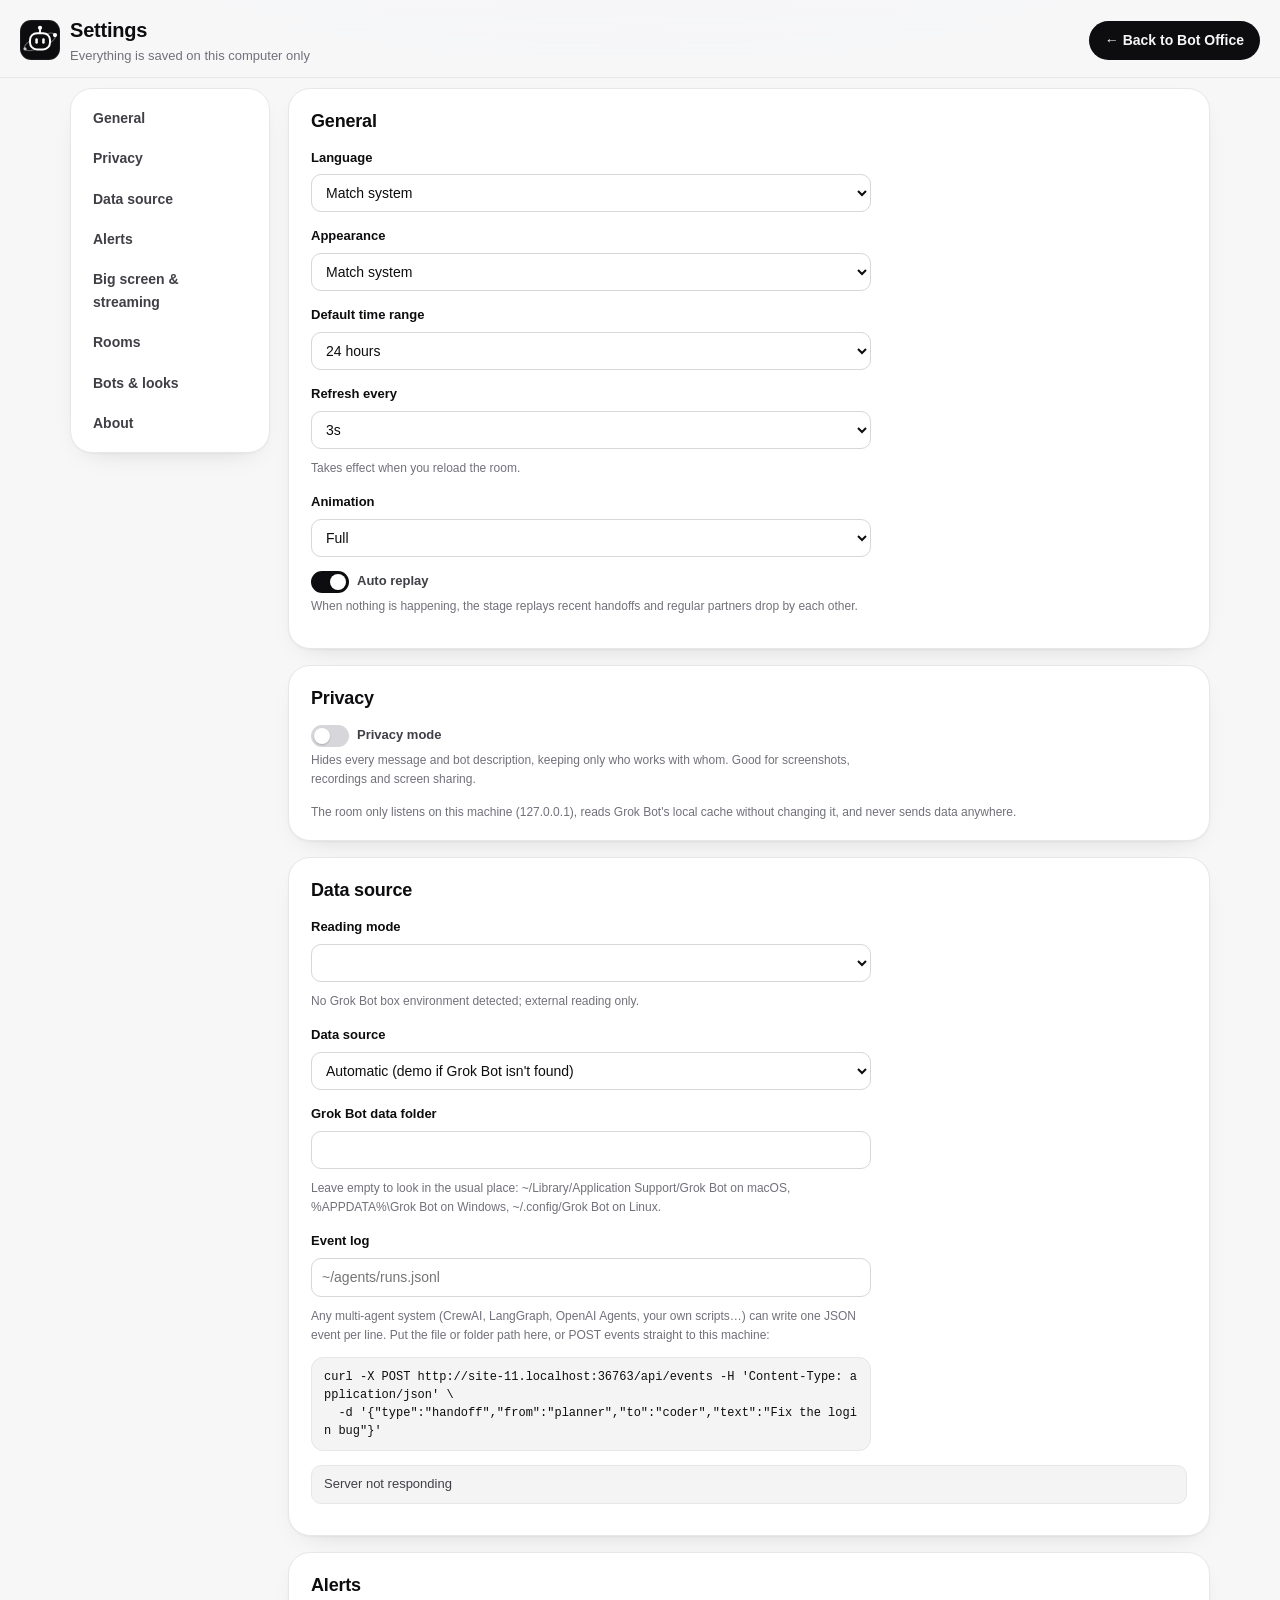
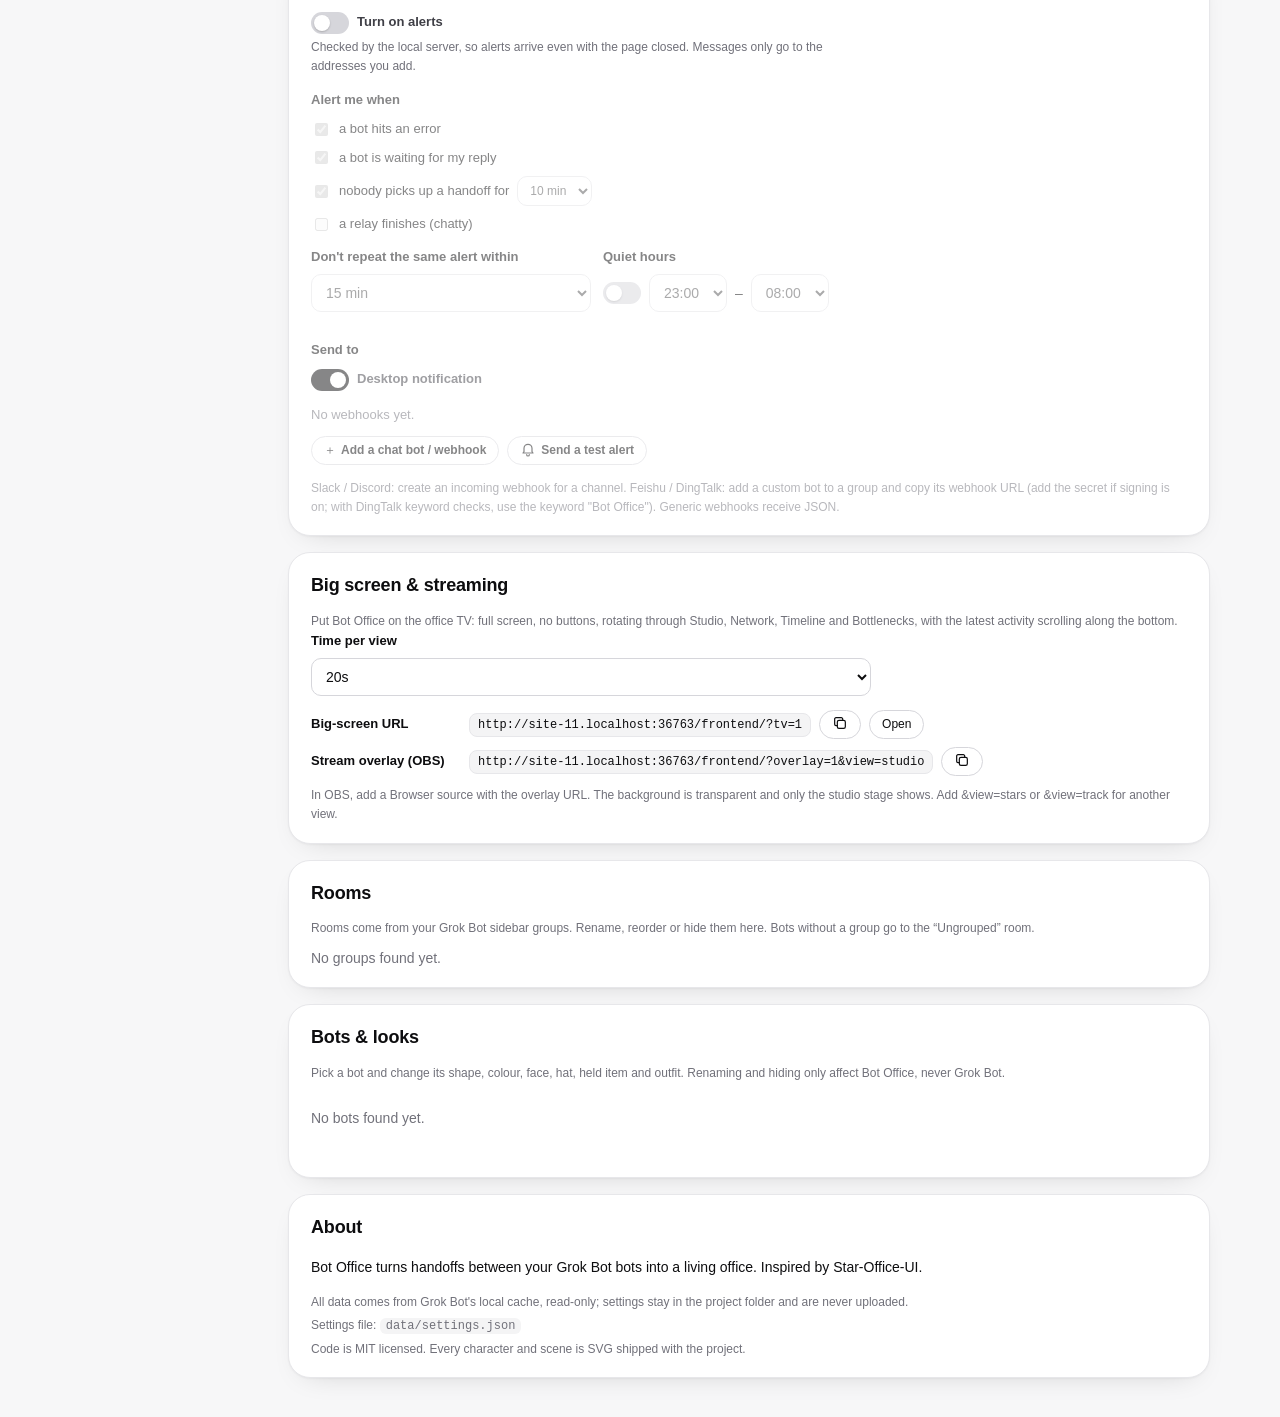
==== commit 2020d058: "Merge feat/internal-read-mode: Grok Bot box reading, integrated with v0.4 - One reading-mode setting" ====
--- a/frontend/settings.html
+++ b/frontend/settings.html
@@ -58,6 +58,9 @@
 
       <section class="card set-section local-only" id="data">
         <h2 data-i18n="set.data"></h2>
+        <div class="field"><label for="readModeSel" data-i18n="set.readMode"></label>
+          <select id="readModeSel" data-setting="readMode"><option value="auto" data-i18n="opt.readAuto"></option><option value="internal" data-i18n="mode.internal"></option><option value="external" data-i18n="mode.external"></option></select>
+          <p class="hint" id="read-mode-hint"></p></div>
         <div class="field"><label for="sourceSel" data-i18n="set.source"></label>
           <select id="sourceSel" data-setting="dataSource"><option value="auto" data-i18n="opt.sourceAuto"></option><option value="grok" data-i18n="opt.sourceGrok"></option><option value="events" data-i18n="opt.sourceEvents"></option><option value="demo" data-i18n="opt.sourceDemo"></option></select></div>
         <div class="field"><label for="supportDir" data-i18n="set.folder"></label>
--- a/frontend/css/app.css
+++ b/frontend/css/app.css
@@ -718,3 +718,55 @@
   .field-grid{grid-template-columns:1fr}
   .tv-kpis{display:none}
 }
+
+/* ---------------------------------------------------------------- data-source mode + internal box */
+.mode-wrap{display:flex;flex-direction:column;align-items:flex-start;gap:2px}
+.mode-wrap .segmented button{padding:4px 12px;font-size:13px;white-space:nowrap}
+.segmented button:disabled{opacity:.4;cursor:not-allowed}
+.segmented button:disabled:hover{background:none}
+.mode-note{margin:0;max-width:42ch;font-size:11px;line-height:1.35;color:var(--ink-2)}
+.mode-note .retry,.internal-body .retry{margin-left:6px;border:1px solid var(--line);background:var(--card);color:inherit;border-radius:999px;padding:1px 8px;font:inherit;font-size:11px;cursor:pointer}
+.internal-body{display:grid;gap:18px}
+.internal-card{padding:16px 18px 14px}
+.internal-card h3{font-size:16px;margin-bottom:10px}
+.internal-stats{display:flex;flex-wrap:wrap;gap:8px;margin:0 0 12px}
+.internal-stat{min-width:92px;padding:8px 12px;border:1px solid var(--line);border-radius:14px;background:var(--card-2)}
+.internal-stat b{display:block;font-size:20px;line-height:1.1}
+.internal-stat span{color:var(--muted);font-size:12px}
+.internal-summary{margin:0 0 8px}
+.internal-privacy{margin:8px 0 0;font-size:12px}
+.table-scroll{overflow-x:auto}
+.edge-scroll{max-height:520px;overflow:auto}
+.internal-table{width:100%;border-collapse:collapse;min-width:640px}
+.internal-table th,.internal-table td{text-align:left;padding:8px;border-bottom:1px solid var(--line);vertical-align:top}
+.internal-table th{color:var(--muted);font-size:12px;font-weight:600}
+.internal-table .name{font-weight:650}
+.internal-table details summary{cursor:pointer;color:var(--accent)}
+.internal-table details ul{margin:8px 0 0;padding-left:18px}
+.internal-table details li{margin:4px 0;word-break:break-word}
+.st-badge{display:inline-block;border-radius:999px;padding:1px 8px;font-size:12px;font-weight:650;white-space:nowrap}
+.st-badge.active{background:#2fbf71;color:#06210f}
+.st-badge.recent{background:var(--gold);color:#2a2208}
+.st-badge.idle{background:var(--card-2);color:var(--ink-2);border:1px solid var(--line)}
+.st-badge.no-folder{background:var(--hall-soft);color:var(--muted);border:1px solid var(--line)}
+.st-badge.unmonitored{background:var(--c3-soft);color:var(--ink)}
+.internal-split{display:grid;grid-template-columns:minmax(0,1.15fr) minmax(280px,.85fr);gap:18px}
+.quota-banner{display:flex;gap:10px;align-items:center;flex-wrap:wrap;padding:12px 14px;border-radius:14px;background:var(--gold-soft);border:1px solid color-mix(in srgb,var(--gold) 45%,var(--line));margin:0 0 12px}
+.quota-banner strong{font-size:16px}
+.quota-mark{width:22px;height:22px;border-radius:50%;display:grid;place-items:center;background:var(--gold);color:#2a2208;font-weight:800;flex:none}
+.quota-en{color:var(--ink-2);font-size:13px}
+.estimate-head{margin-bottom:4px}
+.est-badge{display:inline-block;font-size:11px;font-weight:750;letter-spacing:.08em;text-transform:uppercase;padding:2px 8px;border-radius:999px;background:var(--ink);color:var(--bg)}
+.estimate-label{margin:0 0 8px}
+.bar-row{display:grid;grid-template-columns:148px minmax(0,1fr) auto;gap:10px;align-items:center;margin:6px 0}
+.bar-name{font-size:13px}
+.bar-track{height:10px;border-radius:999px;background:var(--card-2);border:1px solid var(--line);overflow:hidden}
+.bar-fill{height:100%;background:var(--ink);border-radius:999px}
+.bar-val{font-size:12px;color:var(--muted);font-variant-numeric:tabular-nums;white-space:nowrap}
+@media (max-width:900px){
+  .internal-split{grid-template-columns:1fr}
+  .bar-row{grid-template-columns:1fr}
+  .bar-val{white-space:normal}
+}
+/* the internal panel is part of the full dashboard, not the big screen or the overlay */
+body.tv #internal-panel,body.overlay #internal-panel{display:none!important}
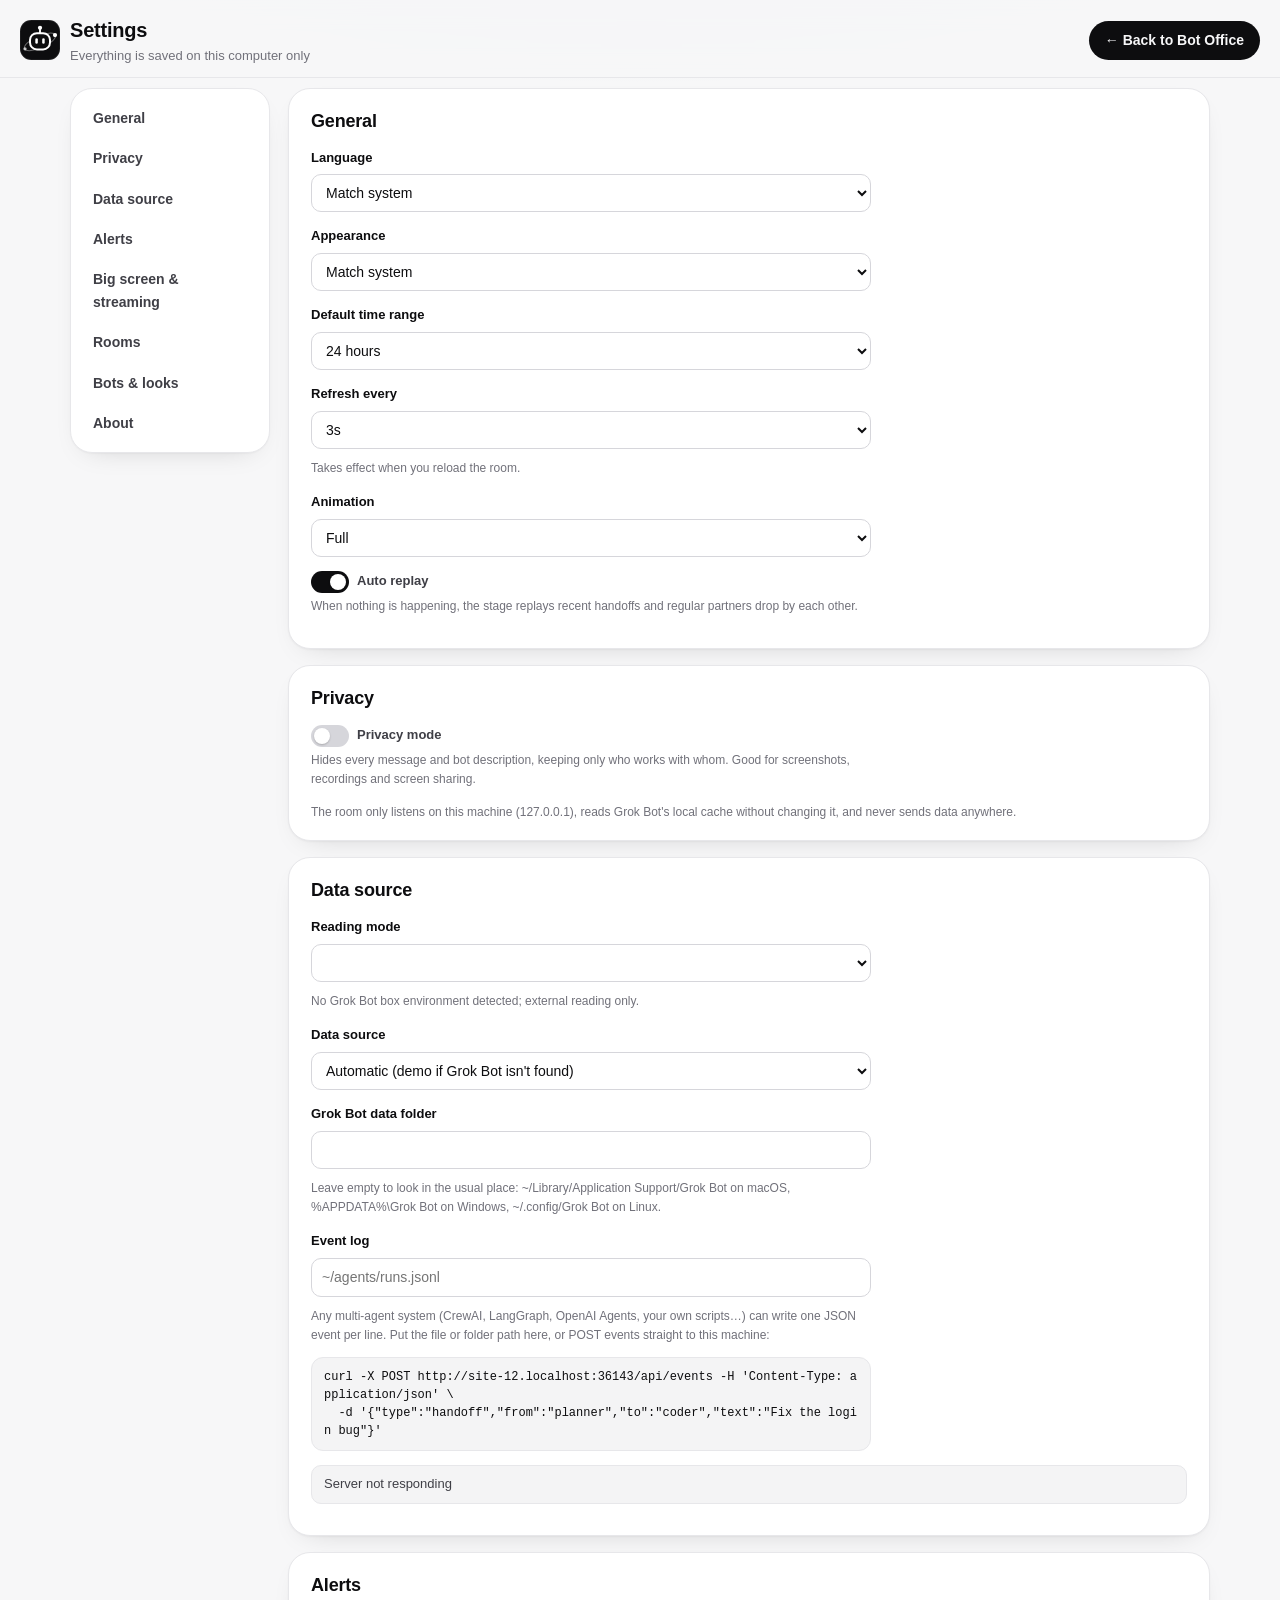
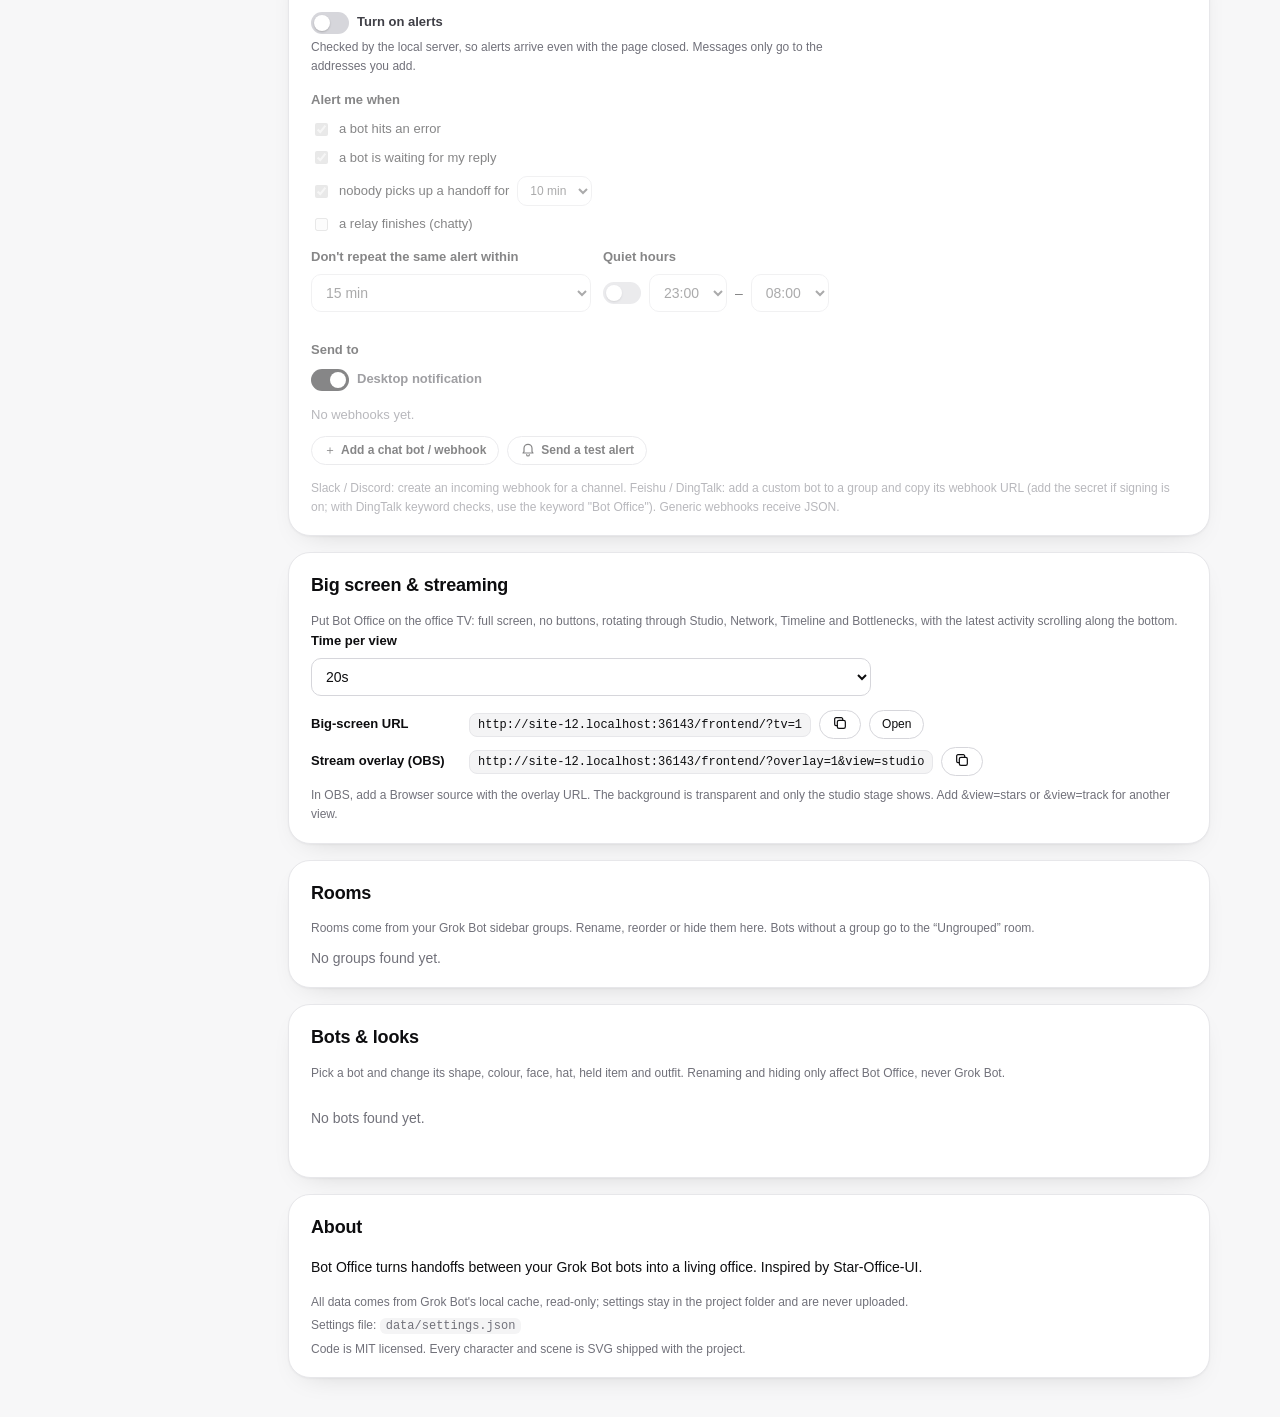
==== commit 85127953: "Box reading from existing files: dispatch format, roster extras, status hints - Dispatches written a" ====
--- a/frontend/settings.html
+++ b/frontend/settings.html
@@ -76,7 +76,8 @@
       <section class="card set-section local-only" id="alerts">
         <h2 data-i18n="set.alerts"></h2>
         <div class="field row"><label class="switch"><input type="checkbox" data-alert="enabled"><span></span><b data-i18n="set.alertsOn"></b></label>
-          <p class="hint" data-i18n="set.alertsHint"></p></div>
+          <p class="hint" data-i18n="set.alertsHint"></p>
+          <p class="hint warn-note" id="settings-warning" hidden></p></div>
         <fieldset class="alert-body">
           <legend class="sub" data-i18n="set.alertWhen"></legend>
           <div class="checks">
--- a/frontend/css/app.css
+++ b/frontend/css/app.css
@@ -770,3 +770,14 @@
 }
 /* the internal panel is part of the full dashboard, not the big screen or the overlay */
 body.tv #internal-panel,body.overlay #internal-panel{display:none!important}
+/* box reading: schedule, runs, change log */
+.st-badge.missed{background:#fdecea;color:#b4232a}
+:root[data-theme="dark"] .st-badge.missed{background:#3a1717;color:#ff9b94}
+@media (prefers-color-scheme:dark){:root:not([data-theme="light"]) .st-badge.missed{background:#3a1717;color:#ff9b94}}
+.internal-table.compact{min-width:420px}
+.runs-line{font-size:12px;color:var(--ink-2);margin-bottom:4px;white-space:nowrap}
+.engine-tag{display:inline-block;font-size:11px;padding:0 6px;border-radius:6px;background:var(--card-2);border:1px solid var(--line);color:var(--muted)}
+.change-list{list-style:none;margin:0 0 8px;padding:0;display:grid;gap:6px}
+.change-list li{display:grid;grid-template-columns:86px minmax(0,1fr);gap:8px;font-size:13px}
+.change-list time{color:var(--muted);font-variant-numeric:tabular-nums}
+.warn-note{color:#b4232a}
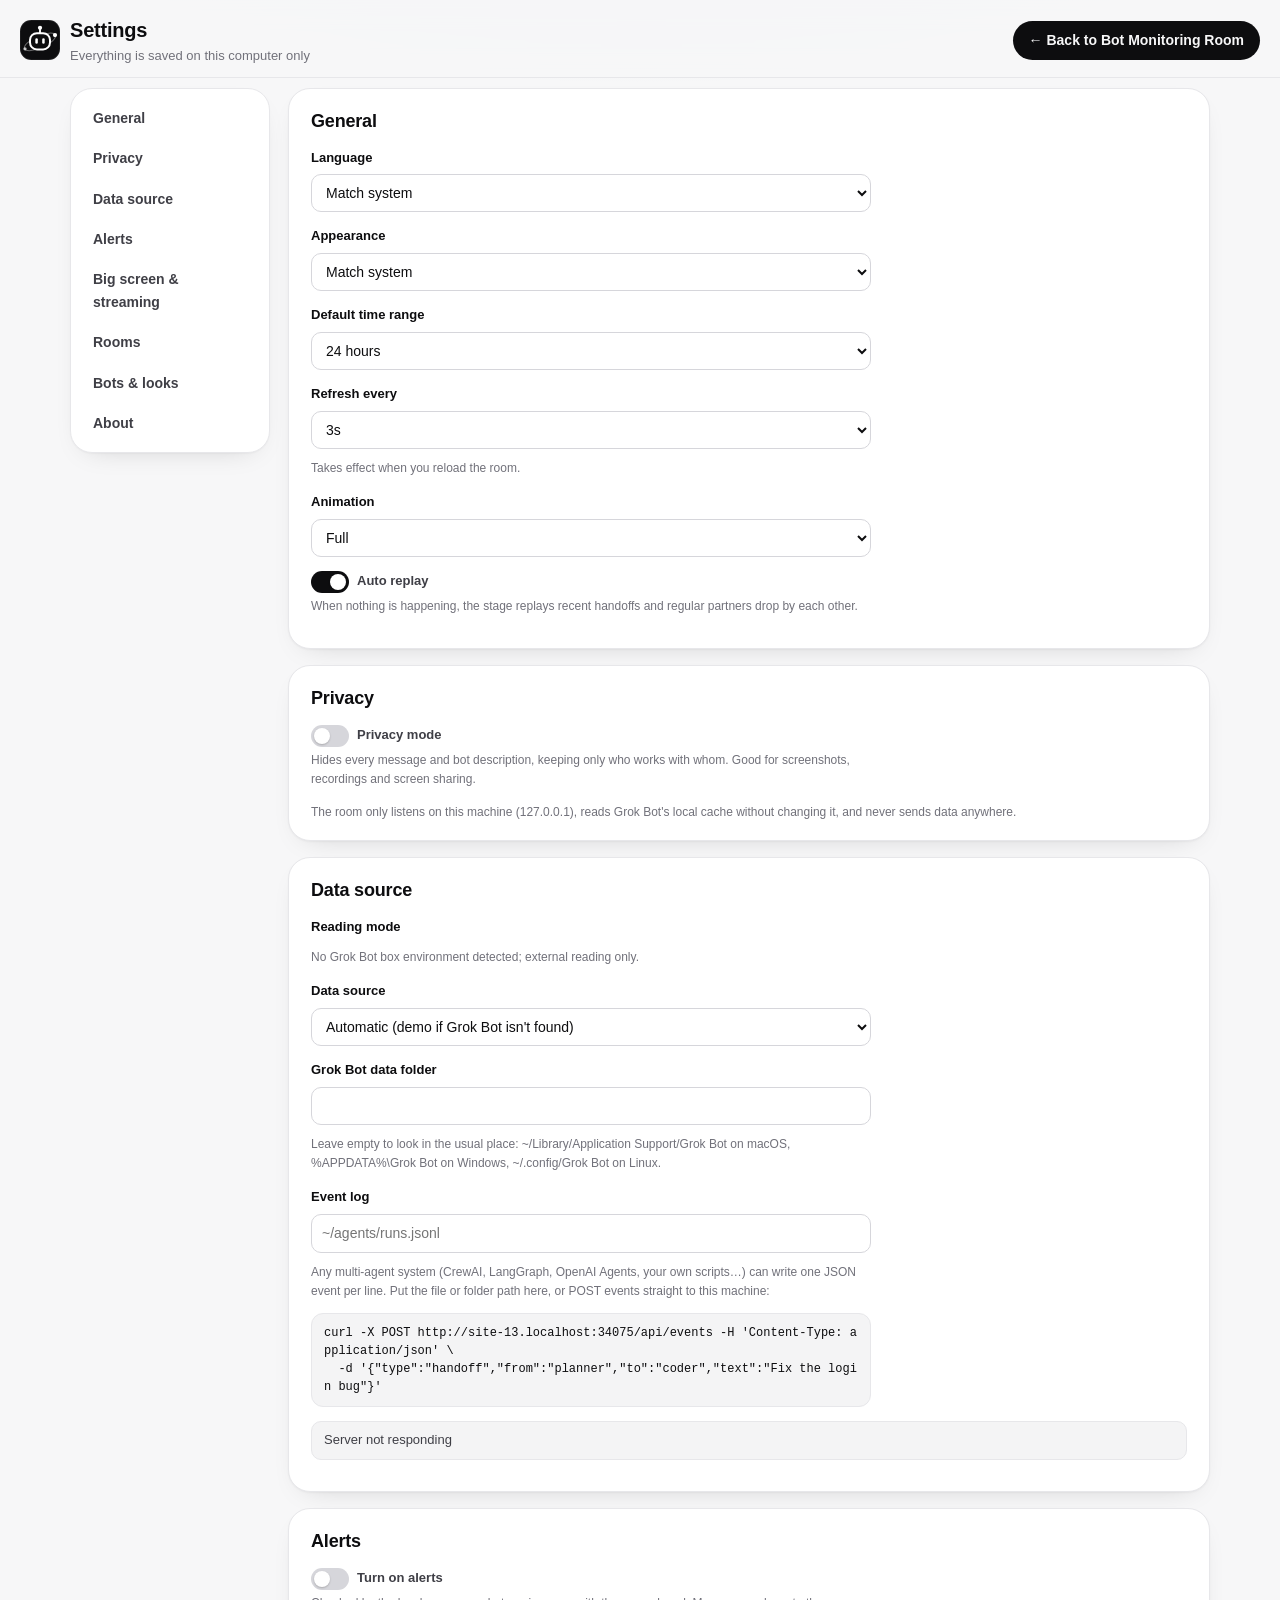
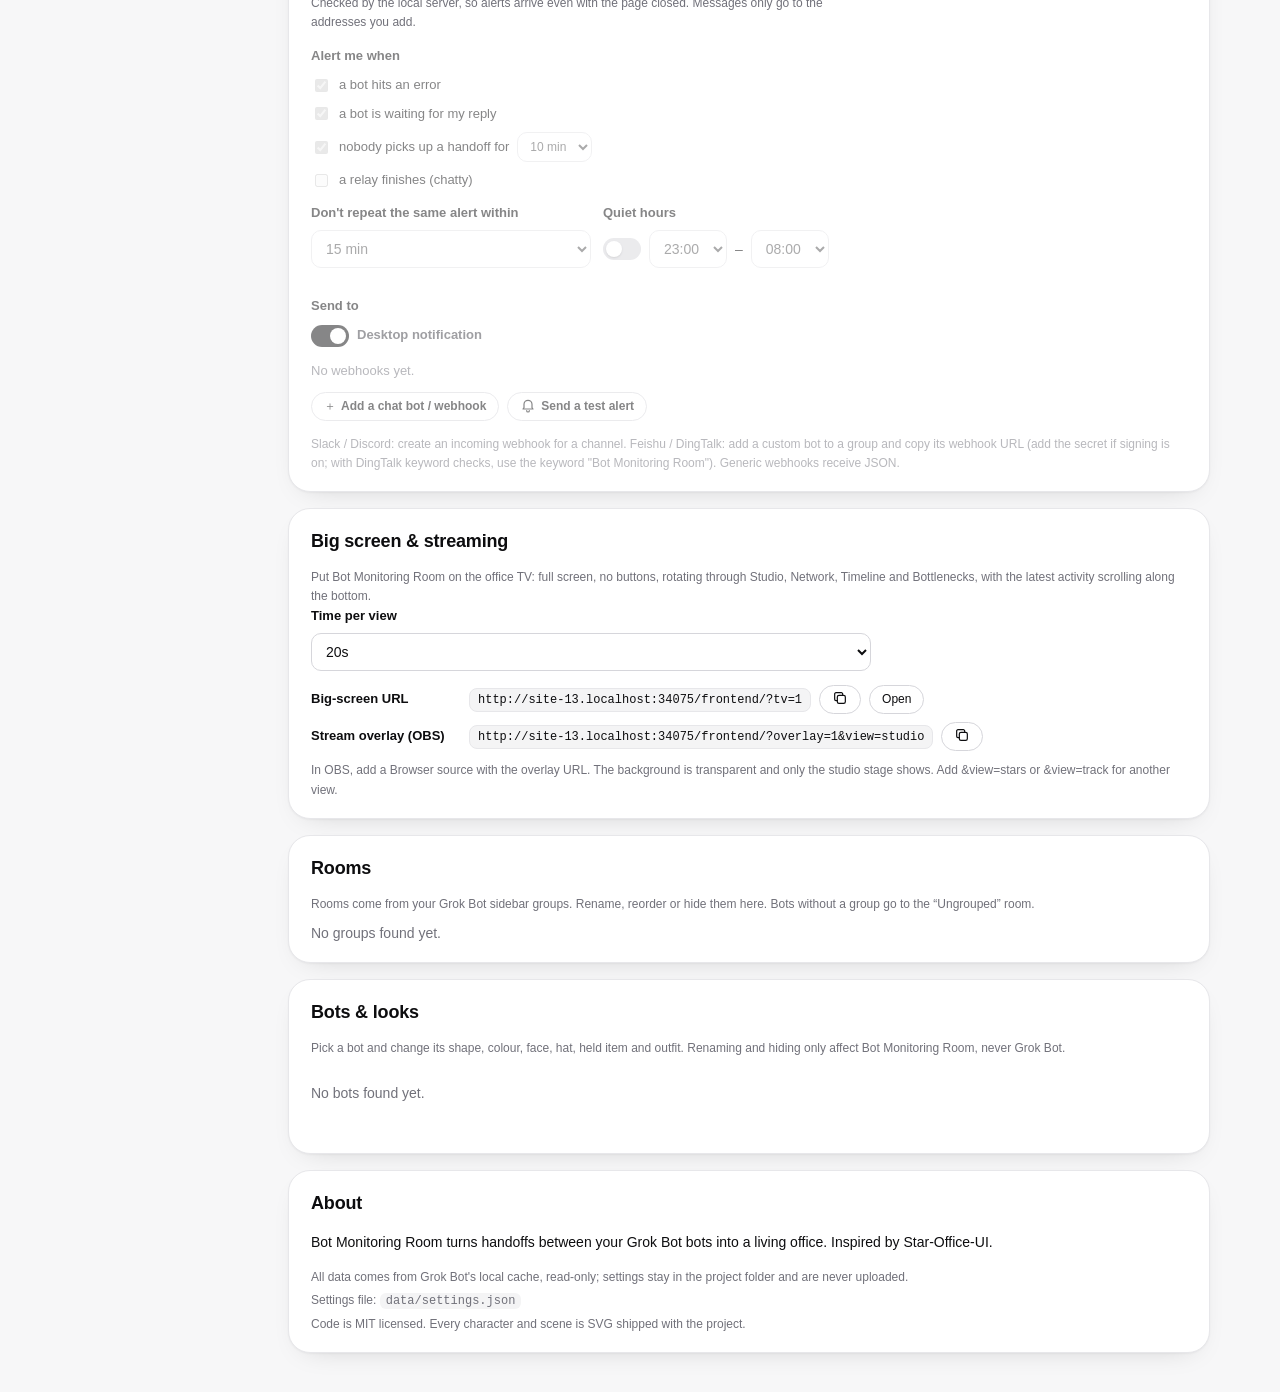
==== commit 533217b8: "v0.6.0: Bot Monitoring Room, studio first, tabs below - Rename to Bot Monitoring Room (Bot监控室), repo" ====
--- a/frontend/settings.html
+++ b/frontend/settings.html
@@ -3,7 +3,7 @@
 <head>
   <meta charset="utf-8">
   <meta name="viewport" content="width=device-width, initial-scale=1">
-  <title>Settings · Bot Office</title>
+  <title>Settings · Bot Monitoring Room</title>
   <link rel="icon" href="favicon.svg" type="image/svg+xml">
   <link rel="stylesheet" href="css/app.css">
 </head>
@@ -25,6 +25,7 @@
       <a href="#privacy" data-i18n="set.privacy"></a>
       <a href="#data" class="local-only" data-i18n="set.data"></a>
       <a href="#alerts" class="local-only" data-i18n="set.alerts"></a>
+      <a href="#services" class="box-only" data-i18n="set.services" hidden></a>
       <a href="#tv" data-i18n="set.tv"></a>
       <a href="#rooms" data-i18n="set.rooms"></a>
       <a href="#bots" data-i18n="set.bots"></a>
@@ -76,8 +77,7 @@
       <section class="card set-section local-only" id="alerts">
         <h2 data-i18n="set.alerts"></h2>
         <div class="field row"><label class="switch"><input type="checkbox" data-alert="enabled"><span></span><b data-i18n="set.alertsOn"></b></label>
-          <p class="hint" data-i18n="set.alertsHint"></p>
-          <p class="hint warn-note" id="settings-warning" hidden></p></div>
+          <p class="hint" data-i18n="set.alertsHint"></p></div>
         <fieldset class="alert-body">
           <legend class="sub" data-i18n="set.alertWhen"></legend>
           <div class="checks">
@@ -104,6 +104,13 @@
           <ul class="test-results" id="test-results" aria-live="polite"></ul>
           <p class="hint" data-i18n="set.hookHint"></p>
         </fieldset>
+      </section>
+
+      <section class="card set-section box-only" id="services" hidden>
+        <h2 data-i18n="set.services"></h2>
+        <p class="hint" data-i18n="set.servicesHint"></p>
+        <ol class="hook-list service-list" id="service-list"></ol>
+        <div class="btn-row"><button type="button" class="small-btn" id="service-add">＋ <span data-i18n="set.serviceAdd"></span></button></div>
       </section>
 
       <section class="card set-section" id="tv">
--- a/frontend/css/app.css
+++ b/frontend/css/app.css
@@ -62,17 +62,22 @@
 
 .page{max-width:1480px;margin:auto;padding:10px 20px 20px;display:grid;grid-template-columns:minmax(0,1fr);gap:18px}
 .page>*{min-width:0}
-.banner{margin:0;padding:10px 16px;border-radius:999px;background:var(--card);border:1px solid var(--line-2);font-size:13px;color:var(--ink-2)}
-
-.hero{display:grid;grid-template-columns:minmax(0,1fr) 300px;gap:18px}
-.hero-main{padding:20px 24px 20px;position:relative;overflow:hidden}
-.hero-art{position:absolute;right:16px;top:6px;width:270px;height:140px;pointer-events:none}
-.hero-art svg{width:100%;height:100%;overflow:visible}
-.hero-heart{display:none}
+.banner{margin:0;padding:10px 16px;border-radius:16px;line-height:1.5;background:var(--card);border:1px solid var(--line-2);font-size:13px;color:var(--ink-2)}
+
+/* status strip: one line of what's happening, above the studio */
+.strip{display:grid;grid-template-columns:minmax(0,1fr) auto;gap:18px;align-items:center;padding:14px 18px}
+.strip-main{min-width:0}
+.strip .tiles{grid-template-columns:repeat(4,minmax(104px,1fr))}
+.strip .tile{padding:10px 12px 9px 26px}
+.strip .tile:before{left:12px;top:16px}
+.strip .tile b{font-size:21px}
+.strip .tile span{font-size:11.5px;display:block;white-space:nowrap;overflow:hidden;text-overflow:ellipsis}
+@media (max-width:1100px){.strip{grid-template-columns:1fr;gap:12px}}
 .eyebrow{margin:0;color:var(--muted);font-size:12px;font-weight:550;letter-spacing:.06em;text-transform:uppercase}
-.hero-main h2{font-size:30px;line-height:1.2;letter-spacing:-.02em;margin-top:2px;max-width:calc(100% - 280px)}
-.hero-main h2 em{font-style:normal;color:var(--accent)}
-.headline{margin:8px 0 16px;color:var(--ink-2);min-height:28px;display:flex;align-items:center;gap:8px;transition:opacity .4s;max-width:calc(100% - 280px)}
+.strip h2{font-size:22px;line-height:1.25;letter-spacing:-.02em;margin-top:2px}
+.strip h2 em{font-style:normal;color:var(--accent)}
+.headline{margin:4px 0 0;color:var(--ink-2);min-height:26px;display:flex;align-items:center;gap:8px;transition:opacity .4s;font-size:14px;min-width:0}
+.headline > span{min-width:0;overflow:hidden;text-overflow:ellipsis;white-space:nowrap}
 .headline .avatar{flex:none}
 .headline.fade{opacity:0}
 .tiles{display:grid;grid-template-columns:repeat(4,minmax(0,1fr));gap:10px;position:relative}
@@ -162,7 +167,8 @@
 .tw-star.d2{animation-delay:-.6s}.tw-star.d3{animation-delay:-1.2s}
 .actor{transition:transform 1.25s cubic-bezier(.45,.05,.35,1),opacity .4s,filter .4s;cursor:pointer}
 .actor .name{opacity:0;transition:opacity .3s}
-.actor.away .name,.actor.hall .name{opacity:1}
+.actor.hall .name{opacity:1}
+.actor.resting .creature{filter:saturate(.7) brightness(.97)}
 .actor.faded{opacity:.25;filter:grayscale(.9)}
 .actor:focus{outline:none}
 .actor:focus-visible .ground{stroke:var(--focus);stroke-width:3}
@@ -406,15 +412,15 @@
   #flow-detail{max-height:640px}
 }
 @media (max-width:900px){
-  .hero-art{display:none}
-  .hero-main h2,.headline{max-width:none}
+  .strip{grid-template-columns:1fr}
 }
 @media (max-width:760px){
   .page{padding:8px 12px 16px}
   .top{padding:14px 12px 4px}
-  .hero{grid-template-columns:1fr}
+  .brand p{display:none}
   .tiles{grid-template-columns:repeat(2,minmax(0,1fr))}
-  .hero-main h2{font-size:22px}
+  .strip h2{font-size:19px}
+  .strip .tiles{grid-template-columns:repeat(2,minmax(0,1fr))}
   .stage-hint{display:none}
   .partners li{grid-template-columns:28px 90px 1fr 28px}
 }
@@ -640,8 +646,8 @@
 
 /* big screen (?tv=1) */
 body.tv{overflow:hidden}
-body.tv .top,body.tv .banner,body.tv .hero,body.tv .awards-wrap,body.tv .side,body.tv .roster-wrap,body.tv .foot,
-body.tv .stage-bar,body.tv .replay-bar,body.tv .scrubber,body.tv .insights{display:none!important}
+body.tv .top,body.tv .banner,body.tv .strip,body.tv .page-tabs,body.tv .tab-panel,body.tv .side,body.tv .foot,
+body.tv .stage-bar,body.tv .replay-bar,body.tv .scrubber{display:none!important}
 body.tv .page{max-width:none;padding:58px 14px 52px;height:100vh;gap:0}
 body.tv .layout{grid-template-columns:1fr;height:100%}
 body.tv .stage{height:100%;display:flex;flex-direction:column}
@@ -651,8 +657,8 @@
 body.tv .narration{min-height:80px;font-size:16px}
 body.tv .toasts{width:min(420px,40%)}
 body.tv.tv-neck .layout{display:none}
-body.tv.tv-neck .insights{display:block!important}
-body.tv.tv-neck .insights .section-title,body.tv.tv-neck .insight:not(#bottleneck-card){display:none}
+body.tv.tv-neck #tab-collab{display:block!important}
+body.tv.tv-neck #tab-collab .insight:not(#bottleneck-card),body.tv.tv-neck #box-edges{display:none!important}
 body.tv.tv-neck .insight-grid{grid-template-columns:1fr}
 body.tv.tv-neck #bottleneck-card{min-height:calc(100vh - 130px);justify-content:center}
 body.tv.tv-neck .neck-kpi b{font-size:28px}
@@ -674,8 +680,8 @@
 /* stream overlay (?overlay=1) */
 html:has(body.overlay){background:transparent}
 body.overlay{background:transparent!important;overflow:hidden}
-body.overlay .top,body.overlay .banner,body.overlay .hero,body.overlay .awards-wrap,body.overlay .side,body.overlay .roster-wrap,body.overlay .foot,
-body.overlay .stage-bar,body.overlay .replay-bar,body.overlay .scrubber,body.overlay .insights,body.overlay .narration{display:none!important}
+body.overlay .top,body.overlay .banner,body.overlay .strip,body.overlay .page-tabs,body.overlay .tab-panel,body.overlay .side,body.overlay .foot,
+body.overlay .stage-bar,body.overlay .replay-bar,body.overlay .scrubber,body.overlay .narration{display:none!important}
 body.overlay .page{max-width:none;padding:0}
 body.overlay .layout{grid-template-columns:1fr}
 body.overlay .stage{background:transparent;border:0;box-shadow:none}
@@ -695,6 +701,7 @@
 .hook-list li{display:grid;grid-template-columns:130px minmax(0,1fr) minmax(0,170px) auto auto;gap:8px;align-items:center}
 .hook-list li.muted{display:block;font-size:13px}
 .hook-list .icon-btn{width:34px;height:34px}
+.service-list li{grid-template-columns:minmax(0,1fr) 120px auto}
 .test-results{list-style:none;margin:10px 0 0;padding:0;font-size:13px;display:grid;gap:4px}
 .test-results .ok{color:#1e9a68}.test-results .bad{color:#c9363c}
 pre.code{margin:6px 0 0;padding:10px 12px;border-radius:12px;background:var(--card-2);border:1px solid var(--line);font:12px/1.5 var(--mono);white-space:pre-wrap;word-break:break-all;max-width:760px}
@@ -726,7 +733,12 @@
 .segmented button:disabled:hover{background:none}
 .mode-note{margin:0;max-width:42ch;font-size:11px;line-height:1.35;color:var(--ink-2)}
 .mode-note .retry,.internal-body .retry{margin-left:6px;border:1px solid var(--line);background:var(--card);color:inherit;border-radius:999px;padding:1px 8px;font:inherit;font-size:11px;cursor:pointer}
-.internal-body{display:grid;gap:18px}
+.internal-body{display:grid;grid-template-columns:minmax(0,1fr);gap:18px}
+.internal-card{min-width:0}
+#internal-panel .section-title:first-child{margin-top:0}
+.host-table{min-width:0!important}
+.host-status h3{font-size:15px;margin:14px 0 8px}
+.host-facts td:first-child{color:var(--muted);width:38%}
 .internal-card{padding:16px 18px 14px}
 .internal-card h3{font-size:16px;margin-bottom:10px}
 .internal-stats{display:flex;flex-wrap:wrap;gap:8px;margin:0 0 12px}
@@ -741,9 +753,20 @@
 .internal-table th,.internal-table td{text-align:left;padding:8px;border-bottom:1px solid var(--line);vertical-align:top}
 .internal-table th{color:var(--muted);font-size:12px;font-weight:600}
 .internal-table .name{font-weight:650}
-.internal-table details summary{cursor:pointer;color:var(--accent)}
-.internal-table details ul{margin:8px 0 0;padding-left:18px}
-.internal-table details li{margin:4px 0;word-break:break-word}
+.internal-table td:nth-child(5){white-space:nowrap;font-variant-numeric:tabular-nums}
+.tasks-btn{font-size:13px;text-decoration:none;padding:2px 8px;border-radius:999px;white-space:nowrap}
+.tasks-btn:hover,.tasks-btn:focus-visible{background:var(--accent-soft)}
+.tasks-dialog{width:min(520px,calc(100vw - 32px));padding:22px}
+.tasks-dialog .close{position:absolute;right:14px;top:14px}
+.tasks-head{padding-right:44px;margin-bottom:8px}
+.tasks-head h3{margin:0}
+.tasks-head p{margin:4px 0 0;display:flex;flex-wrap:wrap;align-items:center;gap:6px 10px}
+.tasks-duty{margin:6px 0 14px;line-height:1.55}
+.tasks-dialog h4{margin:0 0 8px;font-size:13px;color:var(--muted);font-weight:650}
+.tasks-list{list-style:none;margin:0;padding:0;display:grid;gap:8px;max-height:min(60vh,420px);overflow:auto}
+.tasks-list li{display:grid;grid-template-columns:auto 1fr;gap:10px;align-items:baseline;padding:10px 12px;border:1px solid var(--line);border-radius:12px;line-height:1.5;word-break:break-word}
+.tasks-list time{font-variant-numeric:tabular-nums;font-size:12px;color:var(--muted);white-space:nowrap}
+.internal-intro{margin:-4px 0 12px}
 .st-badge{display:inline-block;border-radius:999px;padding:1px 8px;font-size:12px;font-weight:650;white-space:nowrap}
 .st-badge.active{background:#2fbf71;color:#06210f}
 .st-badge.recent{background:var(--gold);color:#2a2208}
@@ -755,9 +778,7 @@
 .quota-banner strong{font-size:16px}
 .quota-mark{width:22px;height:22px;border-radius:50%;display:grid;place-items:center;background:var(--gold);color:#2a2208;font-weight:800;flex:none}
 .quota-en{color:var(--ink-2);font-size:13px}
-.estimate-head{margin-bottom:4px}
-.est-badge{display:inline-block;font-size:11px;font-weight:750;letter-spacing:.08em;text-transform:uppercase;padding:2px 8px;border-radius:999px;background:var(--ink);color:var(--bg)}
-.estimate-label{margin:0 0 8px}
+.counts-label{margin:0 0 8px}
 .bar-row{display:grid;grid-template-columns:148px minmax(0,1fr) auto;gap:10px;align-items:center;margin:6px 0}
 .bar-name{font-size:13px}
 .bar-track{height:10px;border-radius:999px;background:var(--card-2);border:1px solid var(--line);overflow:hidden}
@@ -770,14 +791,117 @@
 }
 /* the internal panel is part of the full dashboard, not the big screen or the overlay */
 body.tv #internal-panel,body.overlay #internal-panel{display:none!important}
-/* box reading: schedule, runs, change log */
-.st-badge.missed{background:#fdecea;color:#b4232a}
-:root[data-theme="dark"] .st-badge.missed{background:#3a1717;color:#ff9b94}
-@media (prefers-color-scheme:dark){:root:not([data-theme="light"]) .st-badge.missed{background:#3a1717;color:#ff9b94}}
-.internal-table.compact{min-width:420px}
-.runs-line{font-size:12px;color:var(--ink-2);margin-bottom:4px;white-space:nowrap}
-.engine-tag{display:inline-block;font-size:11px;padding:0 6px;border-radius:6px;background:var(--card-2);border:1px solid var(--line);color:var(--muted)}
-.change-list{list-style:none;margin:0 0 8px;padding:0;display:grid;gap:6px}
-.change-list li{display:grid;grid-template-columns:86px minmax(0,1fr);gap:8px;font-size:13px}
-.change-list time{color:var(--muted);font-variant-numeric:tabular-nums}
-.warn-note{color:#b4232a}
+
+/* ---------------------------------------------------------------- internal status board */
+.status-board{display:grid;gap:14px;margin-bottom:8px}
+.sb-banner{display:flex;align-items:center;justify-content:space-between;gap:16px;flex-wrap:wrap;
+  padding:14px 20px;border-radius:20px;background:linear-gradient(180deg,color-mix(in srgb,#2fbf71 14%,var(--card)),color-mix(in srgb,#2fbf71 7%,var(--card)));
+  border:1px solid color-mix(in srgb,#2fbf71 28%,var(--line))}
+.sb-banner.warn{background:linear-gradient(180deg,color-mix(in srgb,var(--gold) 22%,var(--card)),color-mix(in srgb,var(--gold) 8%,var(--card)));
+  border-color:color-mix(in srgb,var(--gold) 40%,var(--line))}
+.sb-banner-left{display:flex;align-items:center;gap:10px}
+.sb-dot{width:10px;height:10px;border-radius:50%;background:#2fbf71;box-shadow:0 0 0 4px #2fbf7133}
+.sb-banner.warn .sb-dot{background:var(--gold);box-shadow:0 0 0 4px color-mix(in srgb,var(--gold) 30%,transparent)}
+.sb-banner h2{font-size:20px;letter-spacing:-.02em}
+.sb-banner-right{text-align:right;color:var(--ink-2);font-size:12px;line-height:1.45}
+.sb-banner-right b{display:block;color:var(--ink);font-weight:650}
+.sb-kpis{display:grid;grid-template-columns:repeat(6,minmax(0,1fr));gap:12px}
+.sb-card{position:relative;padding:14px 16px 12px;border-radius:18px;background:var(--card);border:1px solid var(--line);box-shadow:var(--raise-sm);min-width:0}
+.sb-card-top{display:flex;align-items:flex-start;justify-content:space-between;gap:8px;margin-bottom:6px}
+.sb-card-title{display:flex;align-items:center;gap:6px;color:var(--ink-2);font-size:13px;font-weight:600}
+.sb-help{width:18px;height:18px;padding:0;border-radius:50%;display:grid;place-items:center;font-size:11px;font-weight:700;color:var(--muted);border:1px solid var(--line-2);background:var(--card-2);line-height:1}
+.sb-help:hover{color:var(--ink);border-color:var(--ink-2)}
+.sb-pill{display:inline-block;border-radius:999px;padding:1px 8px;font-size:11px;font-weight:650;background:color-mix(in srgb,#2fbf71 18%,var(--card));color:#0d5c32;border:1px solid color-mix(in srgb,#2fbf71 35%,var(--line))}
+.sb-pill.watch{background:color-mix(in srgb,var(--gold) 22%,var(--card));color:#6a4b00;border-color:color-mix(in srgb,var(--gold) 45%,var(--line))}
+.sb-pill.none{background:var(--card-2);color:var(--muted);border-color:var(--line)}
+.sb-value{display:flex;align-items:baseline;gap:6px;flex-wrap:wrap;margin:4px 0 2px}
+.sb-value .num{font-size:28px;letter-spacing:-.03em;line-height:1.1}
+.sb-unit{color:var(--muted);font-size:12px;font-weight:550}
+.sb-compare,.sb-detail{margin:0;font-size:12px;color:var(--muted);line-height:1.45}
+.sb-compare .num{white-space:nowrap}
+.sb-section{padding:16px 18px 14px}
+.sb-section-head{display:flex;align-items:center;justify-content:space-between;gap:12px;flex-wrap:wrap;margin-bottom:8px}
+.sb-section-head h3{font-size:16px}
+.sb-legend{margin:0 0 12px;font-size:12px;color:var(--muted);line-height:1.45}
+.sb-split{display:grid;grid-template-columns:minmax(0,1.2fr) minmax(260px,.8fr);gap:14px}
+.sb-table{width:100%;border-collapse:collapse;min-width:0}
+.sb-table th,.sb-table td{text-align:left;padding:8px 6px;border-bottom:1px solid var(--line);vertical-align:middle;font-size:13px}
+.sb-table th{color:var(--muted);font-size:12px;font-weight:600}
+.sb-table .name{font-weight:650}
+.sb-hours{display:flex;gap:3px;flex-wrap:nowrap}
+.sb-cell{width:11px;height:18px;border-radius:3px;background:var(--card-2);border:1px solid var(--line);flex:none}
+.sb-cell.on{background:#3cc87a;border-color:color-mix(in srgb,#2fbf71 55%,#1e8a4f)}
+.sb-cell.partial{opacity:.45}
+.sb-chart-wrap{min-width:0}
+.sb-chart{width:100%;height:auto;max-height:260px;display:block}
+.sb-chart-legend{display:flex;gap:14px;flex-wrap:wrap;margin:8px 0 0;font-size:12px;color:var(--muted)}
+.sb-chart-legend i{display:inline-block;width:16px;height:0;border-top:2px solid #2f7fd8;margin:0 6px 2px 0;vertical-align:middle}
+.sb-chart-legend i.avg{border-top-style:dashed;border-color:var(--muted)}
+.sb-live{display:inline-flex;align-items:center;gap:4px}
+.sb-live:before{content:"";width:8px;height:8px;border-radius:50%;border:2px solid #2f7fd8;background:var(--card)}
+@media (max-width:1100px){
+  .sb-kpis{grid-template-columns:repeat(3,minmax(0,1fr))}
+  .sb-split{grid-template-columns:1fr}
+}
+@media (max-width:700px){
+  .sb-kpis{grid-template-columns:repeat(2,minmax(0,1fr))}
+  .sb-value .num{font-size:24px}
+  .sb-cell{width:8px;height:14px}
+}
+@media (prefers-color-scheme:dark){:root:not([data-theme="light"]) .sb-pill{color:#b7f0cc}
+  :root:not([data-theme="light"]) .sb-pill.watch{color:#f6d48a}}
+:root[data-theme="dark"] .sb-pill{color:#b7f0cc}
+:root[data-theme="dark"] .sb-pill.watch{color:#f6d48a}
+/* box mode: only what the box really records */
+body.no-fuel #fuel{display:none}
+
+/* guided tour */
+.tour{position:fixed;inset:0;z-index:80}
+.tour-spot{position:fixed;border-radius:18px;box-shadow:0 0 0 9999px rgba(10,10,11,.55);outline:2px solid var(--accent);outline-offset:0;transition:all .3s cubic-bezier(.2,.9,.3,1);pointer-events:auto}
+.tour-card{position:fixed;width:min(380px,calc(100vw - 32px));padding:18px 18px 14px;z-index:81;box-shadow:0 18px 50px -12px rgba(0,0,0,.45);transition:top .3s,left .3s}
+.tour-card:focus{outline:none}
+.tour-card h3{margin:2px 0 6px;font-size:17px}
+.tour-card #tour-text{margin:0;line-height:1.6;color:var(--ink-2)}
+.tour-count{margin:0;font-size:12px;letter-spacing:.04em}
+.tour-actions{display:flex;align-items:center;gap:8px;margin-top:14px}
+.tour-actions .small-btn{margin-top:0;align-self:center}
+.tour-actions .primary-btn{border:0;cursor:pointer;font:inherit;font-weight:600;padding:7px 16px}
+.tour-btn{font-weight:750;font-size:15px}
+body.touring{overflow-x:hidden}
+@media (max-width:639px){.tour-card{left:16px!important;right:16px;width:auto;top:auto!important}}
+@media (prefers-reduced-motion:reduce){.tour-spot,.tour-card{transition:none}}
+body.tv .tour-btn,body.overlay .tour-btn{display:none}
+
+/* tabs under the studio */
+.page-tabs{display:flex;gap:4px;padding:4px;border-radius:999px;background:var(--card);border:1px solid var(--line);box-shadow:var(--raise-sm);justify-self:start;max-width:100%;overflow-x:auto;scrollbar-width:none;margin-top:4px}
+.page-tabs::-webkit-scrollbar{display:none}
+.page-tabs button{display:inline-flex;align-items:center;gap:7px;border:0;background:none;color:var(--ink-2);font:600 14px var(--sans);padding:9px 18px;border-radius:999px;white-space:nowrap;cursor:pointer;box-shadow:none}
+.page-tabs button:hover{background:var(--card-2);color:var(--ink)}
+.page-tabs button[aria-selected="true"]{background:var(--ink);color:var(--bg)}
+.page-tabs button:focus-visible{outline:2px solid var(--focus);outline-offset:2px}
+.tab-panel{display:grid;gap:18px;grid-template-columns:minmax(0,1fr);animation:tab-in .22s ease-out}
+.tab-panel[hidden]{display:none}
+@keyframes tab-in{from{opacity:0;transform:translateY(4px)}to{opacity:1;transform:none}}
+@media (prefers-reduced-motion:reduce){.tab-panel{animation:none}}
+#tab-overview .insight-grid{grid-template-columns:repeat(auto-fit,minmax(min(100%,300px),1fr));align-items:start}
+.ov-stack{display:grid;gap:14px;align-content:start;min-width:0}
+.ov-stack > [hidden]{display:none}
+body.reading-box .ov-stack{display:none}
+.team-table .name{min-width:150px}
+.team-table .name .sub{display:block;font-weight:400;font-size:12px;color:var(--muted);margin-top:1px}
+.team-table .bot-link{font-size:inherit;font-weight:650;color:var(--ink);text-decoration:none;padding:0}
+.team-table .bot-link:hover{color:var(--accent);text-decoration:underline}
+.team-table .col-last{white-space:nowrap;font-variant-numeric:tabular-nums}
+.team-table td.num,.team-table th.col-files,.team-table th.col-messages{text-align:right}
+.team-table th{white-space:nowrap}
+.team-table .col-hours .sb-hours{min-width:150px}
+/* Side by side, the relay list is exactly as tall as the studio and scrolls inside. */
+@media (min-width:1181px){
+  .layout{align-items:stretch}
+  .layout>.side{position:relative;top:auto;height:0;min-height:100%;max-height:none}
+}
+@media (max-width:640px){
+  .page-tabs{justify-self:stretch}
+  .page-tabs button{flex:1;justify-content:center;padding:8px 10px;font-size:13px}
+  .page-tabs button i{display:none}
+}
